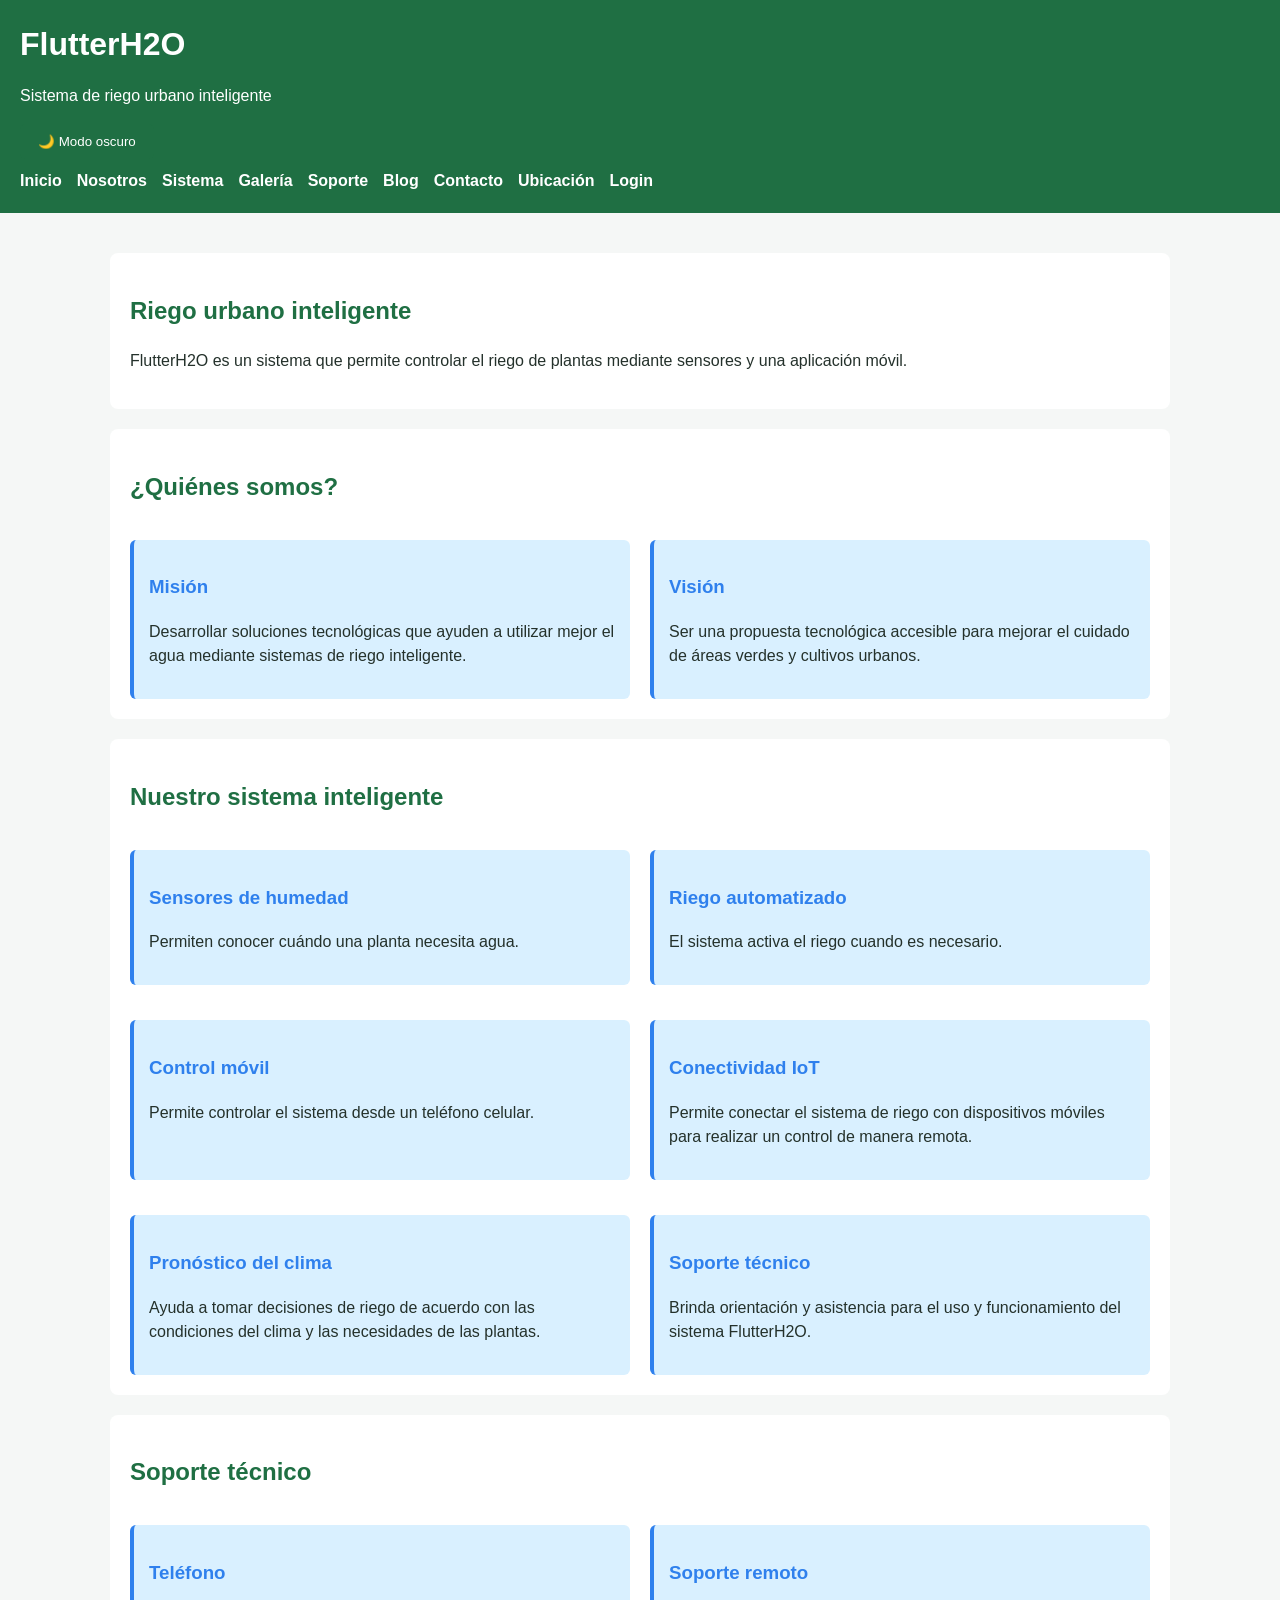
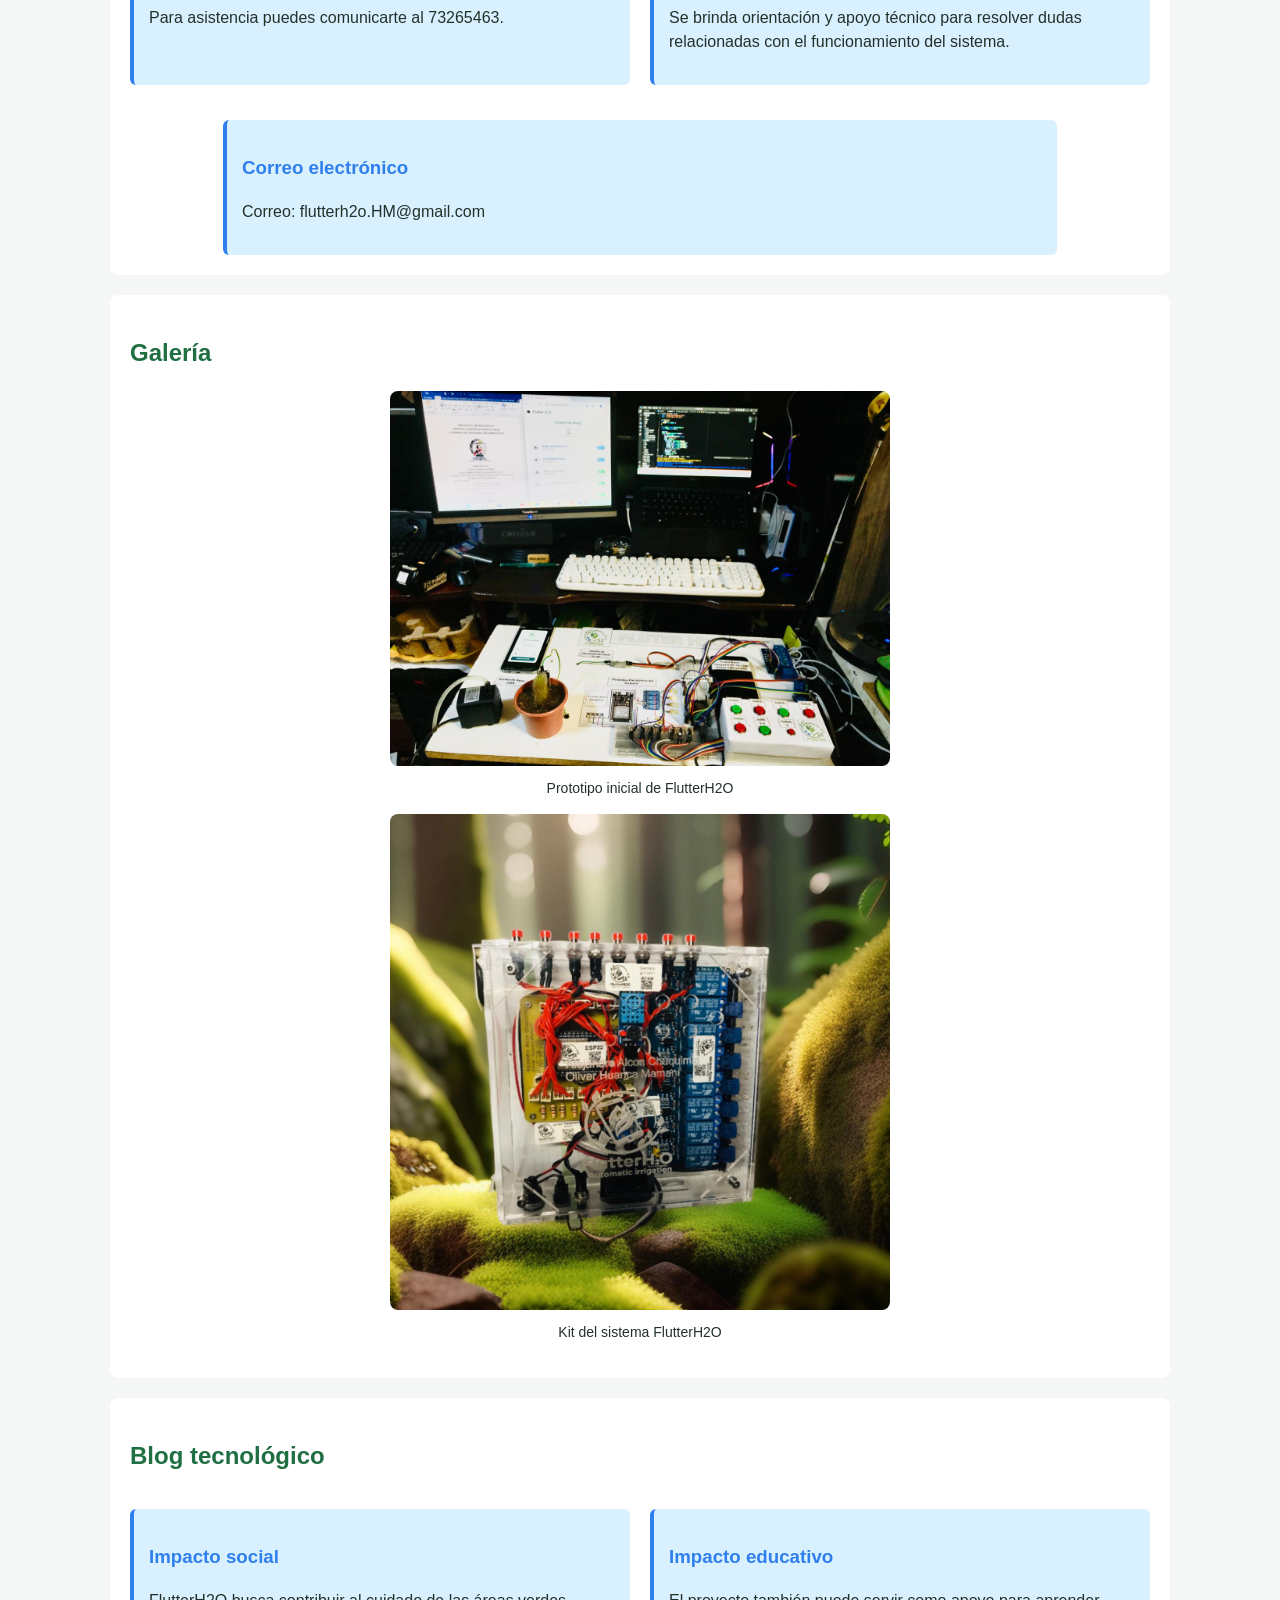
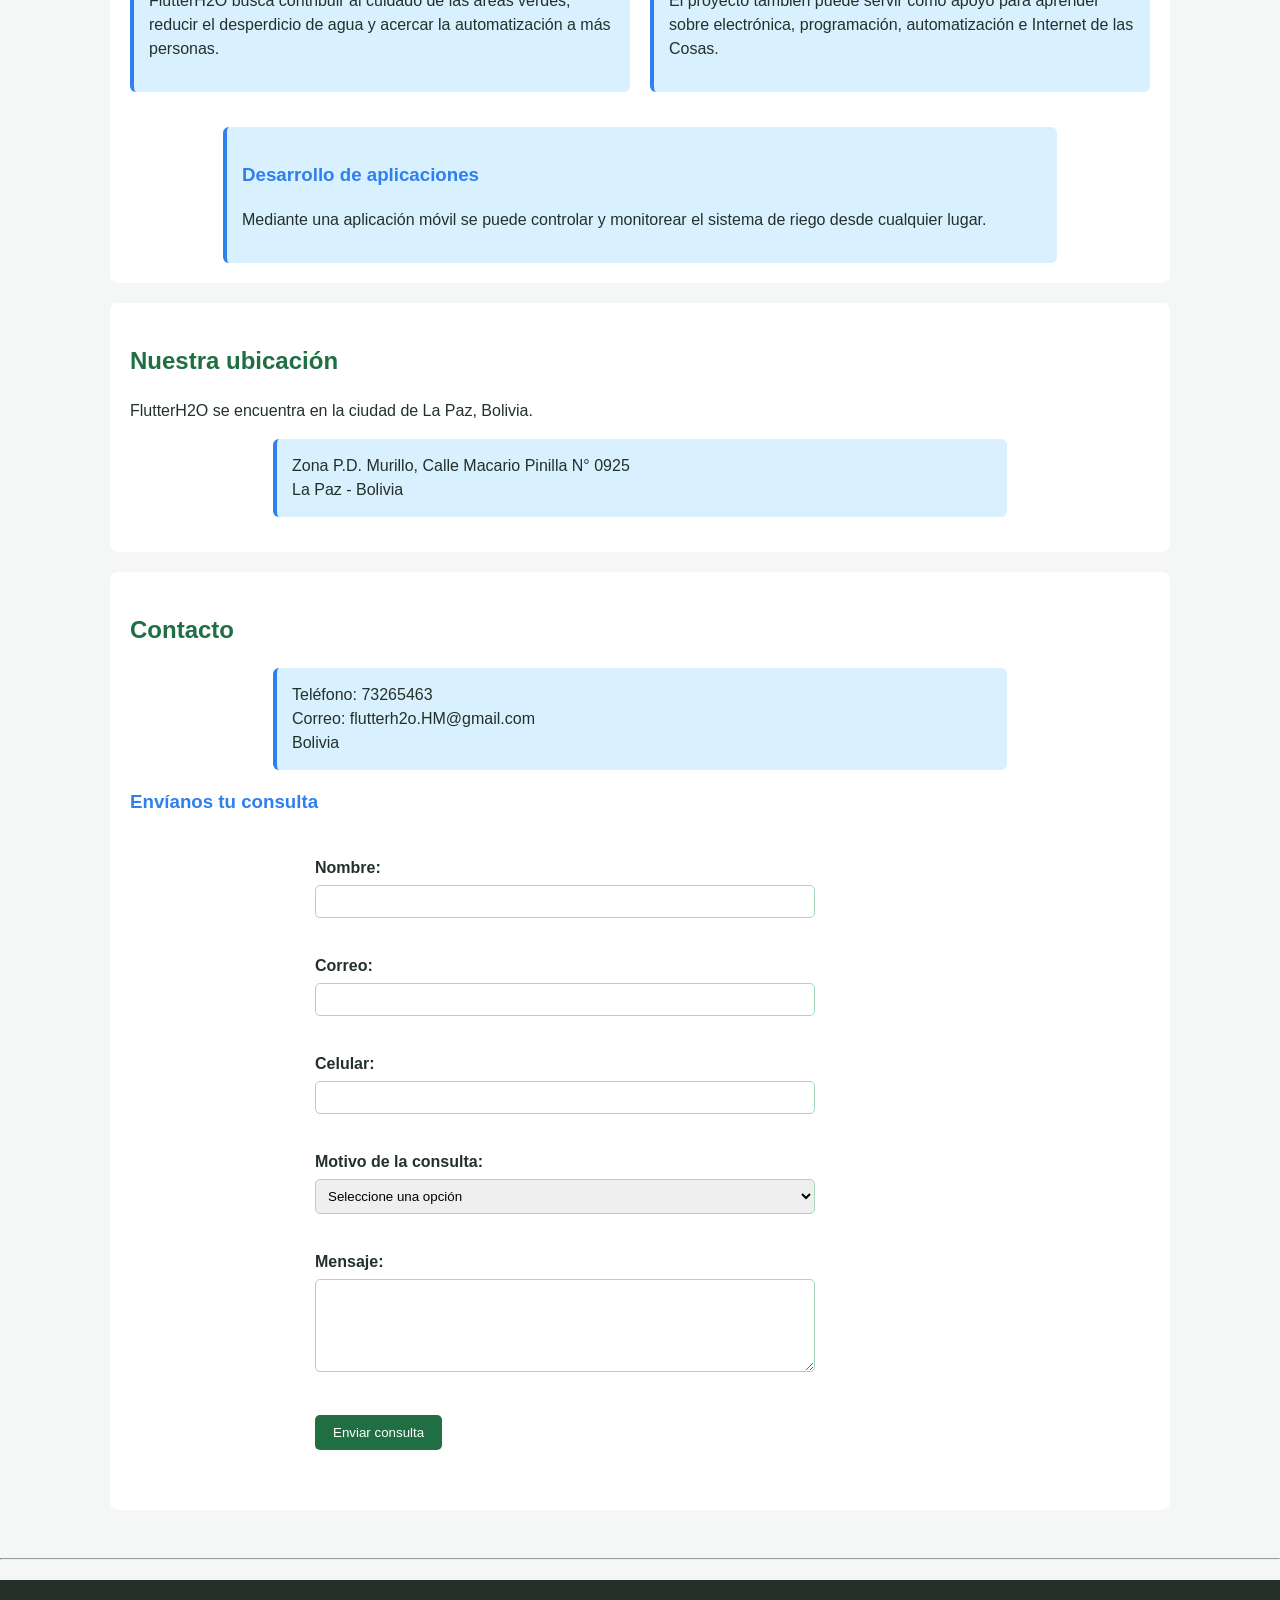
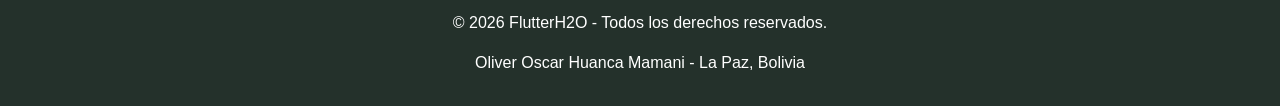
==== index.html @ 2505aec4 "commit prettier css 7y html" ====
<!doctype html>
<html lang="es">
  <head>
    <meta charset="UTF-8" />
    <meta name="viewport" content="width=device-width, initial-scale=1.0" />
    <title>FlutterH2O</title>
    <link rel="stylesheet" href="styles.css" />
  </head>

  <body>
    <header>
      <h1>FlutterH2O</h1>
      <p>Sistema de riego urbano inteligente</p>
      <button type="button" id="btn-tema">🌙 Modo oscuro</button>
      <nav>
        <ul>
          <li><a href="#inicio">Inicio</a></li>
          <li><a href="#nosotros">Nosotros</a></li>
          <li><a href="#sistema">Sistema</a></li>
          <li><a href="#galeria">Galería</a></li>
          <li><a href="#soporte">Soporte</a></li>
          <li><a href="#blog">Blog</a></li>
          <li><a href="#contacto">Contacto</a></li>
          <li><a href="#ubicacion">Ubicación</a></li>
          <li><a href="login.html">Login</a></li>
        </ul>
      </nav>
    </header>

    <main>
      <section id="inicio">
        <h2>Riego urbano inteligente</h2>

        <p>
          FlutterH2O es un sistema que permite controlar el riego de plantas
          mediante sensores y una aplicación móvil.
        </p>
      </section>

      <section id="nosotros">
        <h2>¿Quiénes somos?</h2>
        <div class="tarjetas">
          <article>
            <h3>Misión</h3>
            <p>
              Desarrollar soluciones tecnológicas que ayuden a utilizar mejor el
              agua mediante sistemas de riego inteligente.
            </p>
          </article>

          <article>
            <h3>Visión</h3>
            <p>
              Ser una propuesta tecnológica accesible para mejorar el cuidado de
              áreas verdes y cultivos urbanos.
            </p>
          </article>
        </div>
      </section>

      <section id="sistema">
        <h2>Nuestro sistema inteligente</h2>
        <div class="tarjetas">
          <article>
            <h3>Sensores de humedad</h3>
            <p>Permiten conocer cuándo una planta necesita agua.</p>
          </article>

          <article>
            <h3>Riego automatizado</h3>
            <p>El sistema activa el riego cuando es necesario.</p>
          </article>

          <article>
            <h3>Control móvil</h3>
            <p>Permite controlar el sistema desde un teléfono celular.</p>
          </article>

          <article>
            <h3>Conectividad IoT</h3>
            <p>
              Permite conectar el sistema de riego con dispositivos móviles para
              realizar un control de manera remota.
            </p>
          </article>

          <article>
            <h3>Pronóstico del clima</h3>
            <p>
              Ayuda a tomar decisiones de riego de acuerdo con las condiciones
              del clima y las necesidades de las plantas.
            </p>
          </article>

          <article>
            <h3>Soporte técnico</h3>
            <p>
              Brinda orientación y asistencia para el uso y funcionamiento del
              sistema FlutterH2O.
            </p>
          </article>
        </div>
      </section>

      <section id="soporte">
        <h2>Soporte técnico</h2>
        <div class="tarjetas">
          <article>
            <h3>Teléfono</h3>
            <p>Para asistencia puedes comunicarte al 73265463.</p>
          </article>

          <article>
            <h3>Soporte remoto</h3>
            <p>
              Se brinda orientación y apoyo técnico para resolver dudas
              relacionadas con el funcionamiento del sistema.
            </p>
          </article>

          <article>
            <h3>Correo electrónico</h3>
            <p>Correo: flutterh2o.HM@gmail.com</p>
          </article>
        </div>
      </section>

      <section id="galeria">
        <h2>Galería</h2>
        <figure>
          <img src="img/inicios.jpeg" alt="Prototipo inicial" width="500" />
          <figcaption>Prototipo inicial de FlutterH2O</figcaption>
        </figure>

        <figure>
          <img src="img/kit.jpeg" alt="Kit FlutterH2O" width="500" />
          <figcaption>Kit del sistema FlutterH2O</figcaption>
        </figure>
      </section>

      <section id="blog">
        <h2>Blog tecnológico</h2>
        <div class="tarjetas">
          <article>
            <h3>Impacto social</h3>
            <p>
              FlutterH2O busca contribuir al cuidado de las áreas verdes,
              reducir el desperdicio de agua y acercar la automatización a más
              personas.
            </p>
          </article>

          <article>
            <h3>Impacto educativo</h3>
            <p>
              El proyecto también puede servir como apoyo para aprender sobre
              electrónica, programación, automatización e Internet de las Cosas.
            </p>
          </article>

          <article>
            <h3>Desarrollo de aplicaciones</h3>
            <p>
              Mediante una aplicación móvil se puede controlar y monitorear el
              sistema de riego desde cualquier lugar.
            </p>
          </article>
        </div>
      </section>

      <section id="ubicacion">
        <h2>Nuestra ubicación</h2>

        <p>FlutterH2O se encuentra en la ciudad de La Paz, Bolivia.</p>

        <address>
          Zona P.D. Murillo, Calle Macario Pinilla N° 0925<br />
          La Paz - Bolivia
        </address>
      </section>

      <section id="contacto">
        <h2>Contacto</h2>

        <address>
          Teléfono: 73265463<br />
          Correo: flutterh2o.HM@gmail.com<br />
          Bolivia
        </address>
        <h3>Envíanos tu consulta</h3>

        <form>
          <label for="nombre">Nombre:</label><br />
          <input type="text" id="nombre" name="nombre" required /><br /><br />

          <label for="correo">Correo:</label><br />
          <input type="email" id="correo" name="correo" required /><br /><br />

          <label for="celular">Celular:</label><br />
          <input type="Tel" id="celular" name="celular" /><br /><br />

          <label for="asunto">Motivo de la consulta:</label><br />
          <select id="asunto" name="asunto" required>
            <option value="">Seleccione una opción</option>
            <option value="informacion">Solicitar información</option>
            <option value="riego">Consulta sobre el sistema de riego</option>
            <option value="instalacion">Consulta sobre instalación</option>
            <option value="soporte">Soporte técnico</option>
            <option value="otro">Otra consulta</option></select
          ><br /><br />

          <label for="mensaje">Mensaje:</label><br />
          <textarea
            id="mensaje"
            name="mensaje"
            rows="5"
            cols="40"
            required
          ></textarea
          ><br /><br />

          <button type="submit">Enviar consulta</button>
        </form>
      </section>
    </main>

    <hr />

    <footer>
      <p>© 2026 FlutterH2O - Todos los derechos reservados.</p>
      <p>Oliver Oscar Huanca Mamani - La Paz, Bolivia</p>
    </footer>

    <script src="script.js"></script>
  </body>
</html>
---- styles.css ----
body {
  font-family: Arial, Helvetica, sans-serif;
  background-color: #f5f7f6;
  color: #24312b;
  line-height: 1.5;
  margin: 0;
}

header {
  background-color: #1f6f43;
  color: #ffffff;
  padding: 20px;
}

nav ul {
  list-style: none;
  padding: 0;
  margin: 10px 0 0 0;
  display: flex;
  gap: 15px;
  align-items: center;
  flex-wrap: wrap;
}

nav a {
  color: #ffffff;
  text-decoration: none;
  font-weight: bold;
}

section {
  background-color: #ffffff;
  margin: 20px;
  padding: 20px;
  border-radius: 8px;
}

h1 {
  margin: 0;
  font-size: 32px;
}

h2 {
  color: #1f6f43;
}

h3 {
  color: #2f80ed;
}

article {
  background-color: #d9f0ff;
  padding: 15px;
  margin-top: 15px;
  border-left: 4px solid #2f80ed;
  border-radius: 6px;
  max-width: 800px;
  margin-left: auto;
  margin-right: auto;
}

figure {
  margin: 15px 0;
  text-align: center;
}

figure img {
  max-width: 100%;
  height: auto;
  border-radius: 8px;
}

figcaption {
  margin-top: 5px;
  color: #24312b;
  font-size: 14px;
}

form {
  max-width: 650px;
  margin: 20px auto;
  padding: 20px;
}

label {
  font-weight: bold;
  color: #24312b;
}

input,
select,
textarea {
  width: 100%;
  max-width: 500px;
  padding: 8px;
  margin-top: 5px;
  border: 1px solid #a7d7b8;
  border-radius: 5px;
  box-sizing: border-box;
  margin-bottom: 12px;
}

button {
  background-color: #1f6f43;
  color: #ffffff;
  padding: 10px 18px;
  border: none;
  border-radius: 5px;
}

footer {
  background-color: #24312b;
  color: #ffffff;
  text-align: center;
  padding: 15px;
  margin-top: 20px;
}

nav a:hover {
  color: #d9f0ff;
  text-decoration: underline;
}
/* login.html */
.login {
  background-color: #2f80ed;
  color: #ffffff;
  padding: 8px 14px;
  border-radius: 5px;
}

.login:hover {
  background-color: #1f6f43;
  color: #ffffff;
  text-decoration: none;
}

.volver {
  color: #2f80ed;
  text-decoration: none;
  font-weight: bold;
}

.volver:hover {
  color: #1f6f43;
  text-decoration: underline;
}

button:hover {
  background-color: #2f80ed;
  cursor: pointer;
}

address {
  background-color: #d9f0ff;
  padding: 15px;
  border-left: 4px solid #2f80ed;
  border-radius: 6px;
  font-style: normal;
  max-width: 700px;
  margin: 15px auto;
}

main {
  max-width: 1100px;
  margin: auto;
  padding: 20px;
}

.tarjetas {
  display: flex;
  flex-wrap: wrap;
  gap: 20px;
}

.tarjetas article {
  flex: 1 1 40%;
}

@media (max-width: 600px) {
  nav {
    width: 100%;
  }

  nav ul {
    flex-direction: column;
    align-items: flex-start;
    gap: 8px;
    width: 100%;
  }

  main {
    padding: 12px;
  }

  section {
    margin: 10px 0;
    padding: 16px;
  }

  .tarjetas {
    flex-direction: column;
  }

  h1 {
    font-size: 24px;
  }

  input,
  select,
  textarea {
    max-width: 100%;
  }
}

.oscuro {
  background-color: #0f172a;
  color: #e5e7eb;
}

.oscuro section {
  background-color: #1e293b;
  color: #e5e7eb;
}

.oscuro article {
  background-color: #243447;
  color: #f8fafc;
  border-left-color: #38bdf8;
}

.oscuro address {
  background-color: #243447;
  color: #f8fafc;
  border-left-color: #38bdf8;
}

.oscuro h2 {
  color: #86efac;
}

.oscuro h3 {
  color: #7dd3fc;
}

.oscuro footer {
  background-color: #020617;
  color: #f8fafc;
}

.oscuro label {
  color: #f8fafc;
}

.oscuro input,
.oscuro select,
.oscuro textarea {
  color: #24312b;
  background-color: #ffffff;
}
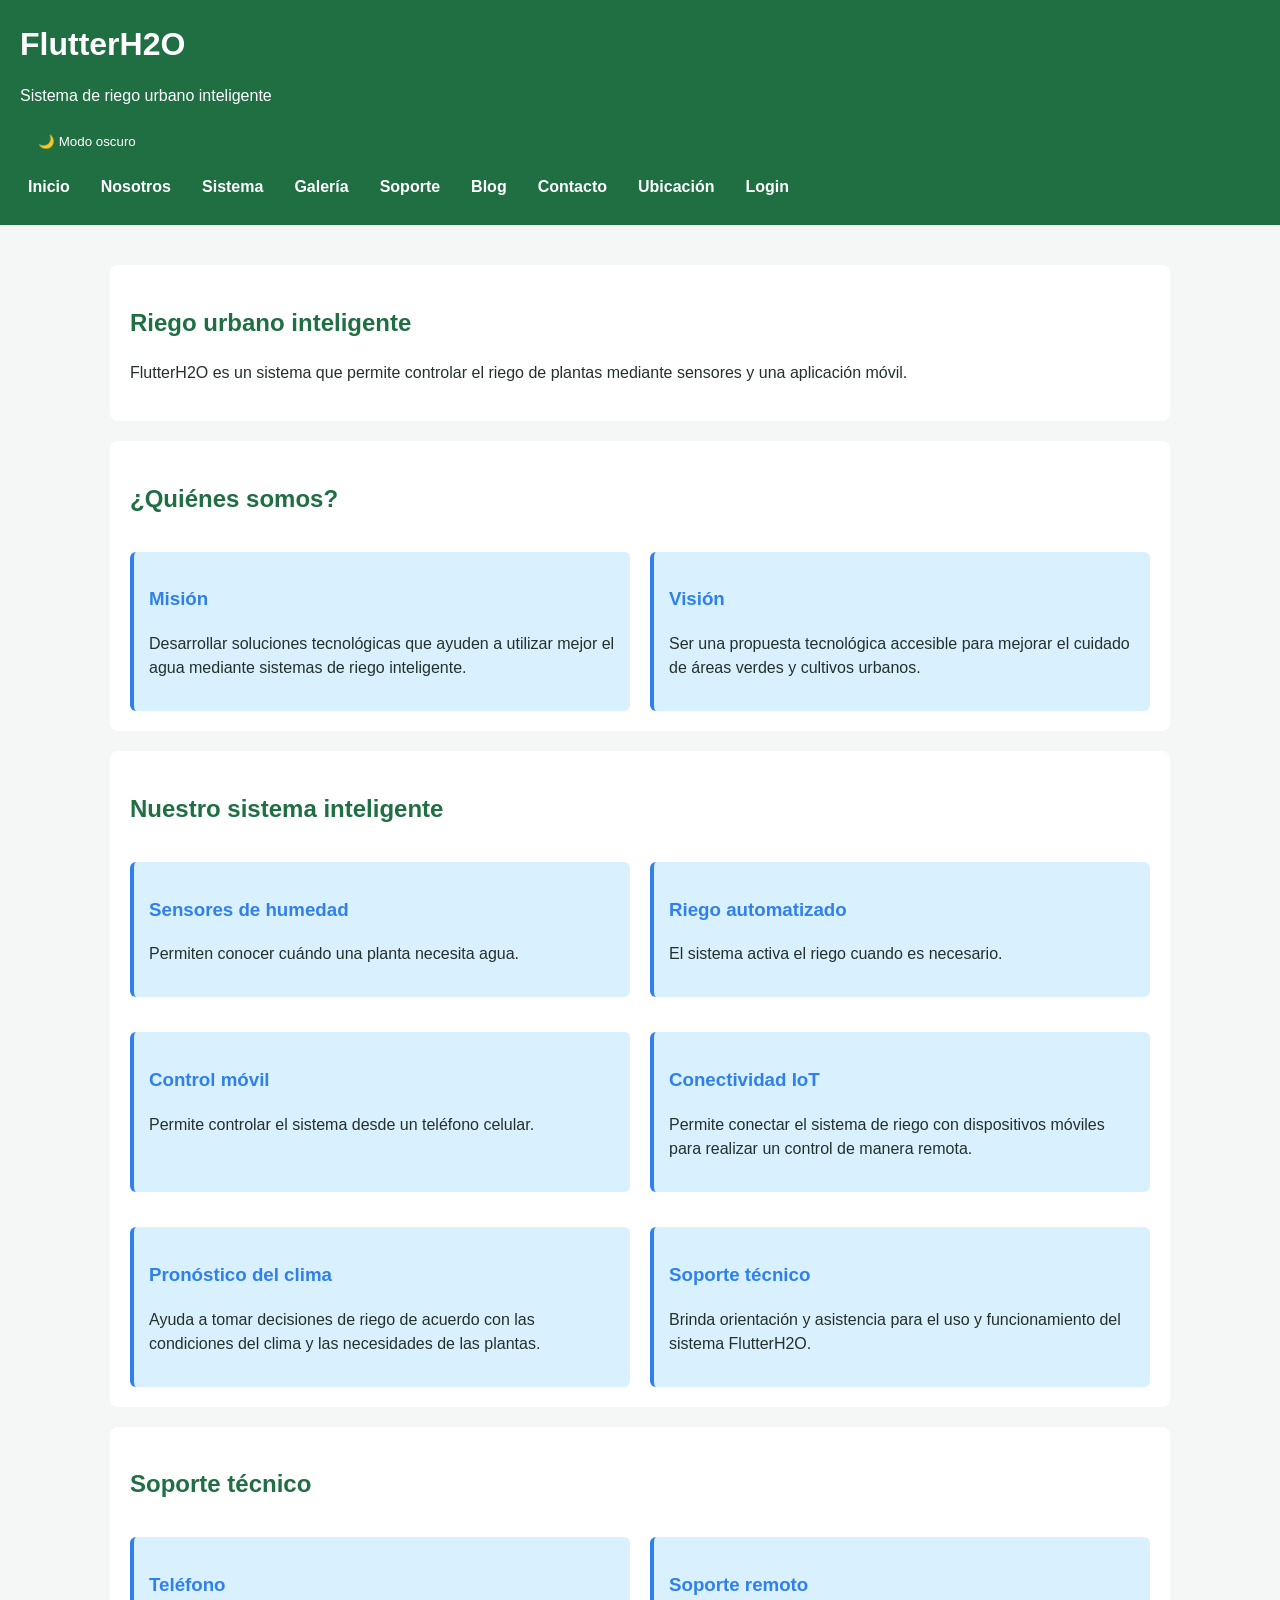
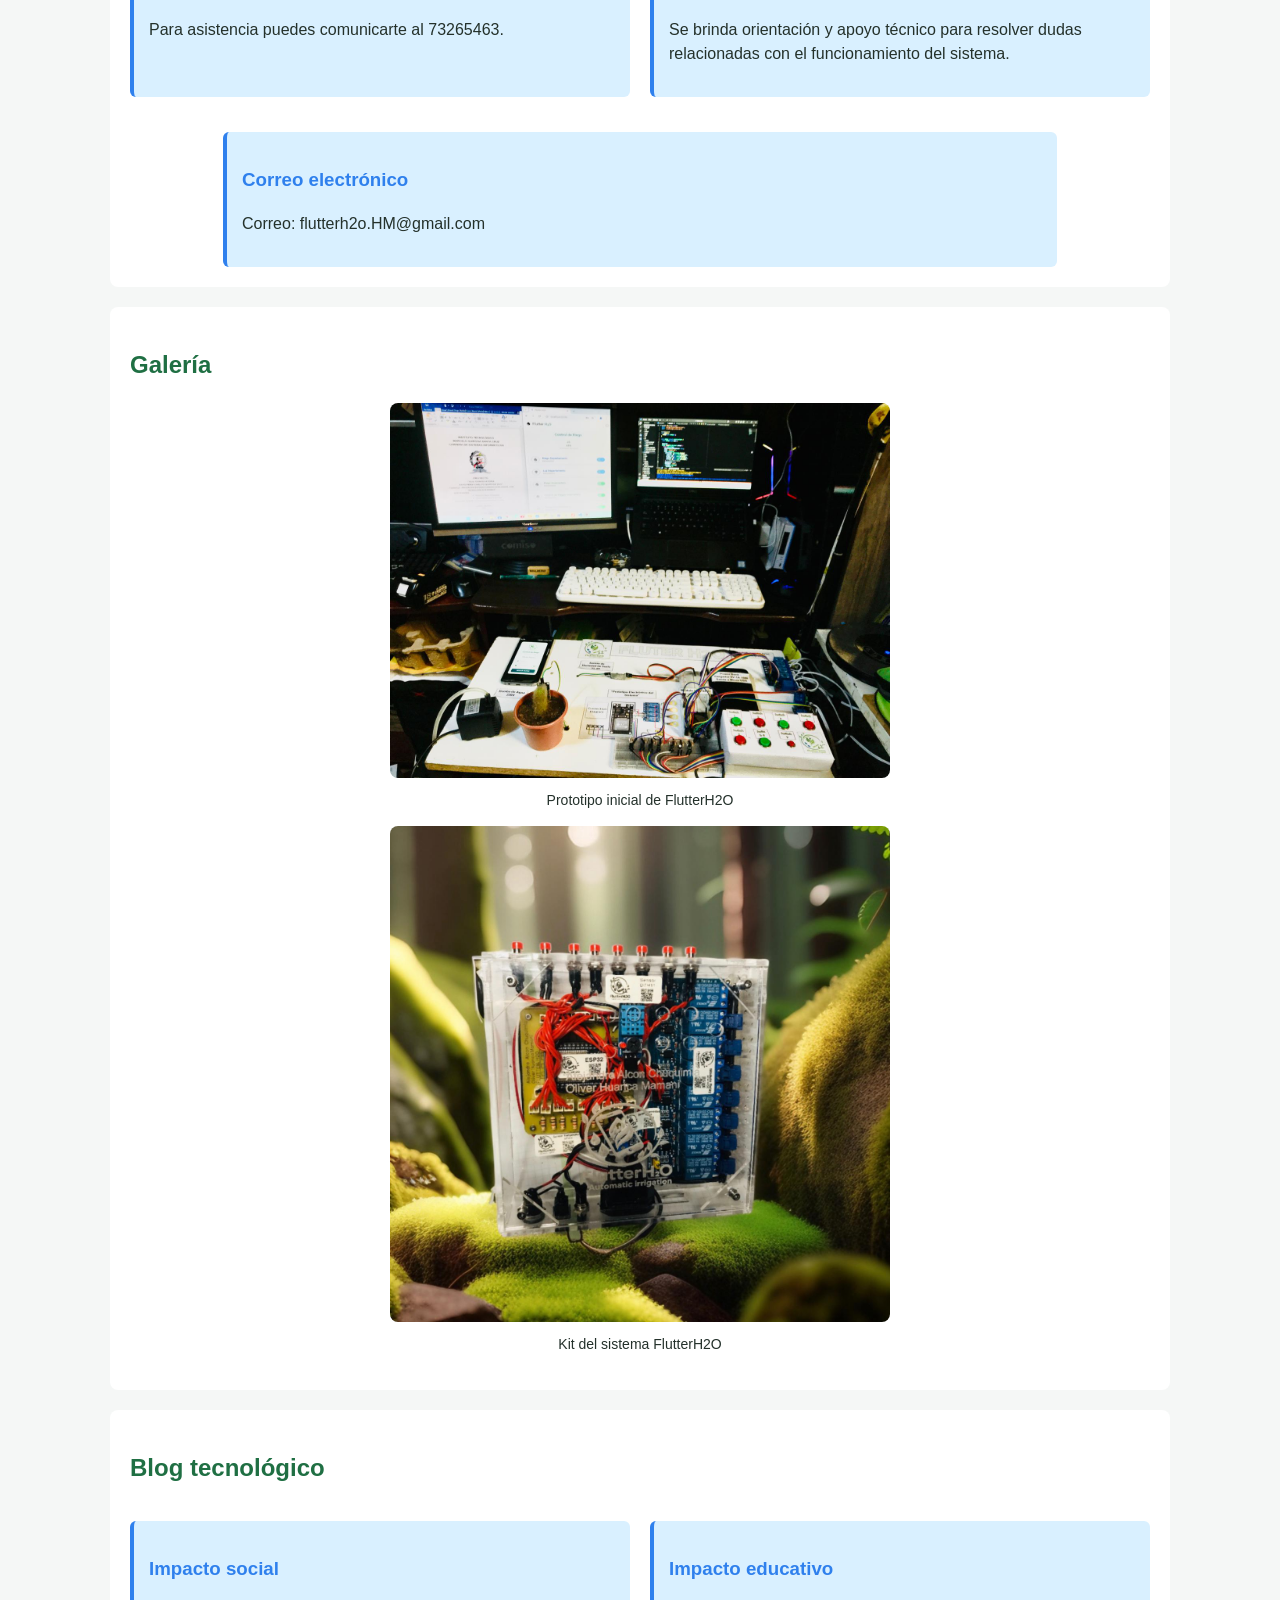
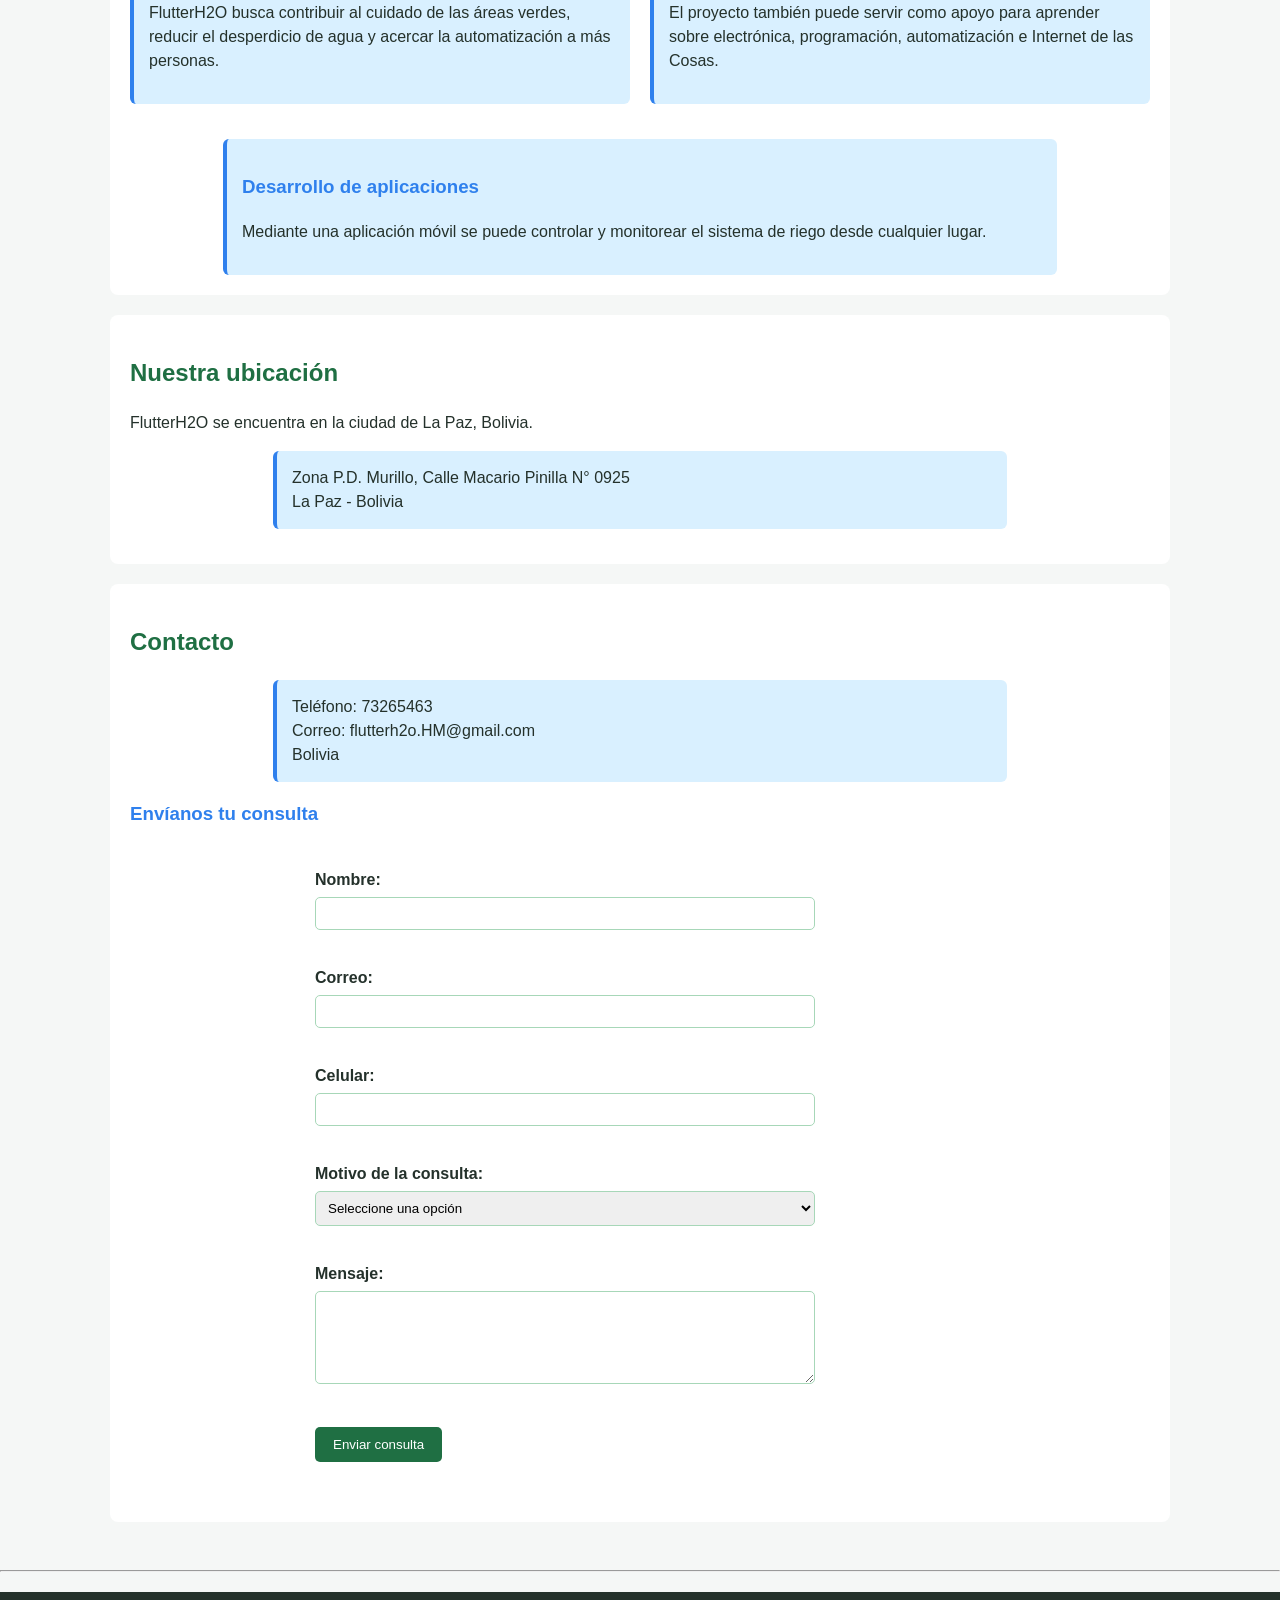
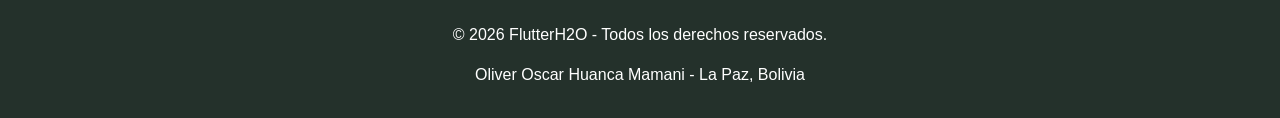
==== commit dc380b35: "hamburguesa css y html commit" ====
--- a/index.html
+++ b/index.html
@@ -13,6 +13,7 @@
       <p>Sistema de riego urbano inteligente</p>
       <button type="button" id="btn-tema">🌙 Modo oscuro</button>
       <nav>
+        <button type="button" id="btn-menu" class="hamburguesa">☰ Menú</button>
         <ul>
           <li><a href="#inicio">Inicio</a></li>
           <li><a href="#nosotros">Nosotros</a></li>
--- a/styles.css
+++ b/styles.css
@@ -1,5 +1,6 @@
 body {
   font-family: Arial, Helvetica, sans-serif;
+  font-size: 16px;
   background-color: #f5f7f6;
   color: #24312b;
   line-height: 1.5;
@@ -23,9 +24,11 @@
 }
 
 nav a {
+  display: inline-block;
   color: #ffffff;
   text-decoration: none;
   font-weight: bold;
+  padding: 6px 8px;
 }
 
 section {
@@ -175,6 +178,55 @@
 .tarjetas article {
   flex: 1 1 40%;
 }
+.oscuro {
+  background-color: #0f172a;
+  color: #e5e7eb;
+}
+
+.oscuro section {
+  background-color: #1e293b;
+  color: #e5e7eb;
+}
+
+.oscuro article {
+  background-color: #243447;
+  color: #f8fafc;
+  border-left-color: #38bdf8;
+}
+
+.oscuro address {
+  background-color: #243447;
+  color: #f8fafc;
+  border-left-color: #38bdf8;
+}
+
+.oscuro h2 {
+  color: #86efac;
+}
+
+.oscuro h3 {
+  color: #7dd3fc;
+}
+
+.oscuro footer {
+  background-color: #020617;
+  color: #f8fafc;
+}
+
+.oscuro label {
+  color: #f8fafc;
+}
+
+.oscuro input,
+.oscuro select,
+.oscuro textarea {
+  color: #24312b;
+  background-color: #ffffff;
+}
+
+.hamburguesa {
+  display: none;
+}
 
 @media (max-width: 600px) {
   nav {
@@ -210,50 +262,7 @@
   textarea {
     max-width: 100%;
   }
-}
-
-.oscuro {
-  background-color: #0f172a;
-  color: #e5e7eb;
-}
-
-.oscuro section {
-  background-color: #1e293b;
-  color: #e5e7eb;
-}
-
-.oscuro article {
-  background-color: #243447;
-  color: #f8fafc;
-  border-left-color: #38bdf8;
-}
-
-.oscuro address {
-  background-color: #243447;
-  color: #f8fafc;
-  border-left-color: #38bdf8;
-}
-
-.oscuro h2 {
-  color: #86efac;
-}
-
-.oscuro h3 {
-  color: #7dd3fc;
-}
-
-.oscuro footer {
-  background-color: #020617;
-  color: #f8fafc;
-}
-
-.oscuro label {
-  color: #f8fafc;
-}
-
-.oscuro input,
-.oscuro select,
-.oscuro textarea {
-  color: #24312b;
-  background-color: #ffffff;
-}
+  .hamburguesa {
+    display: block;
+  }
+}
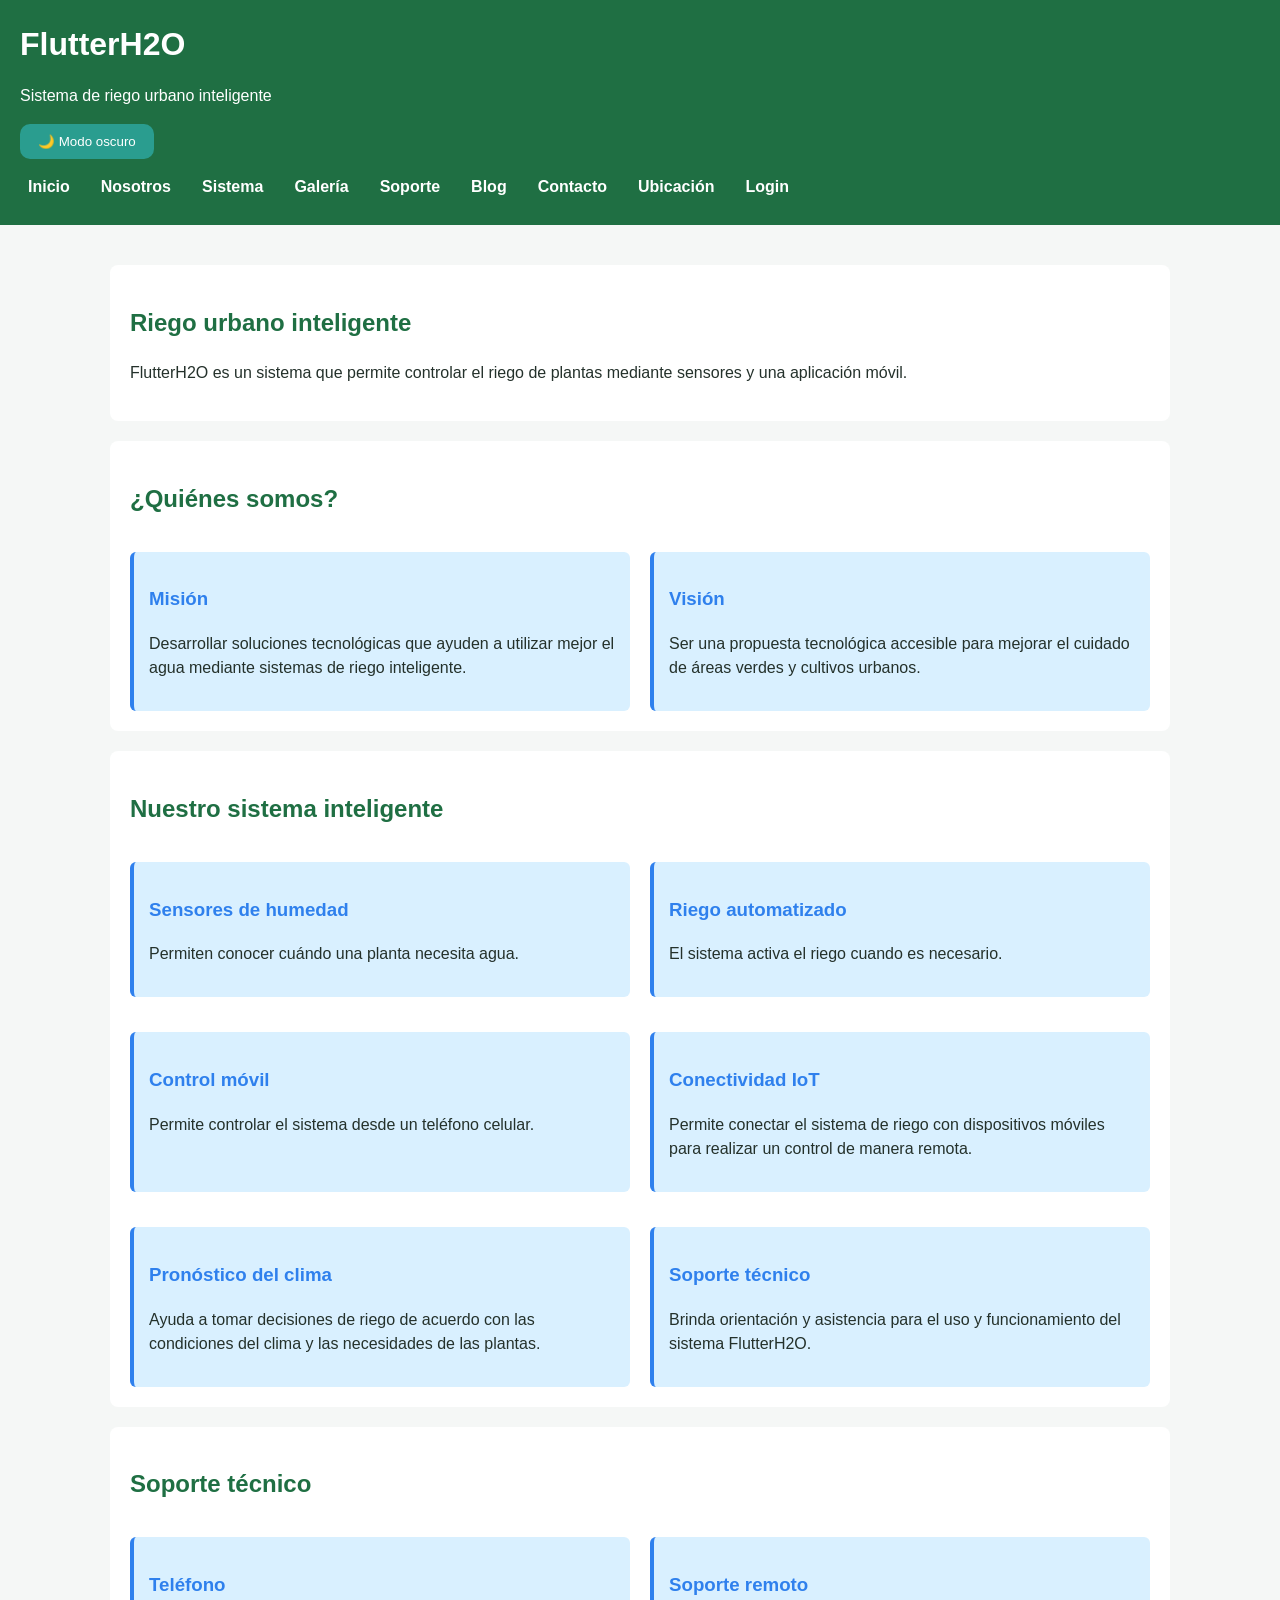
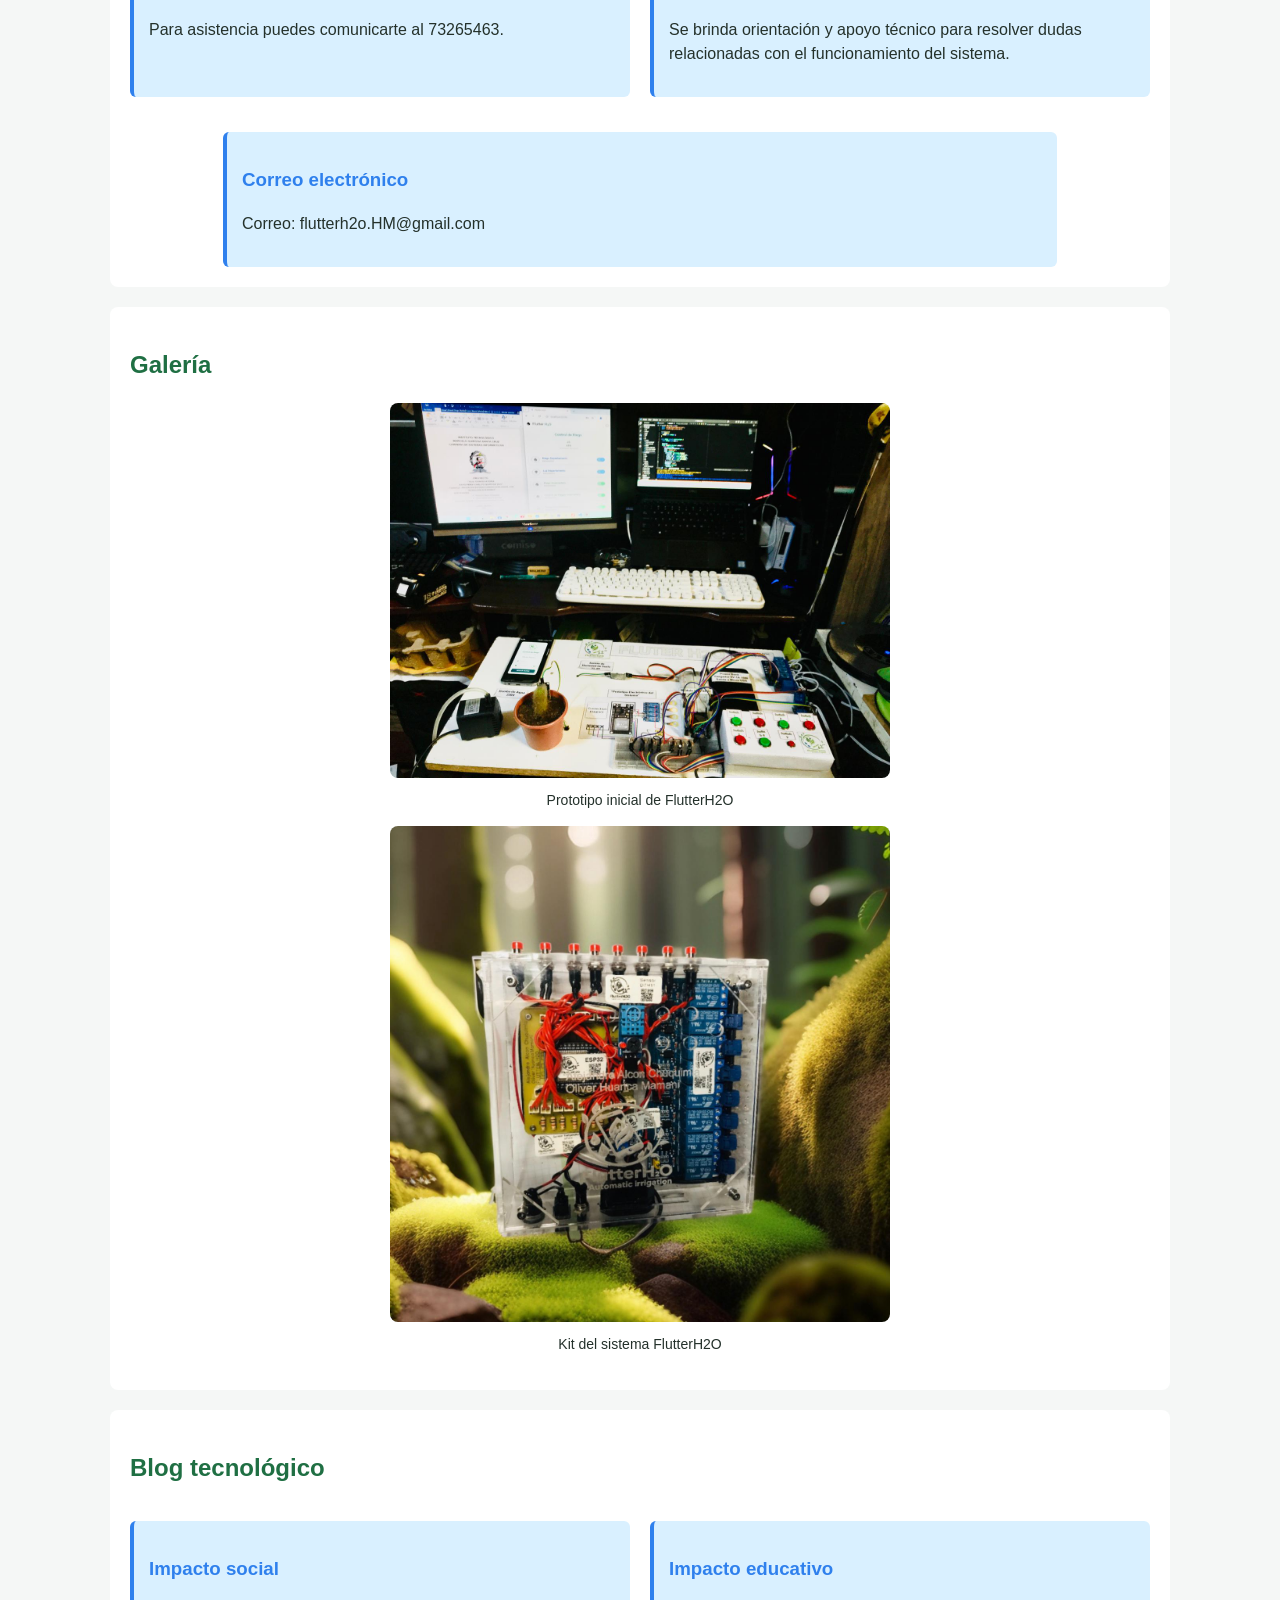
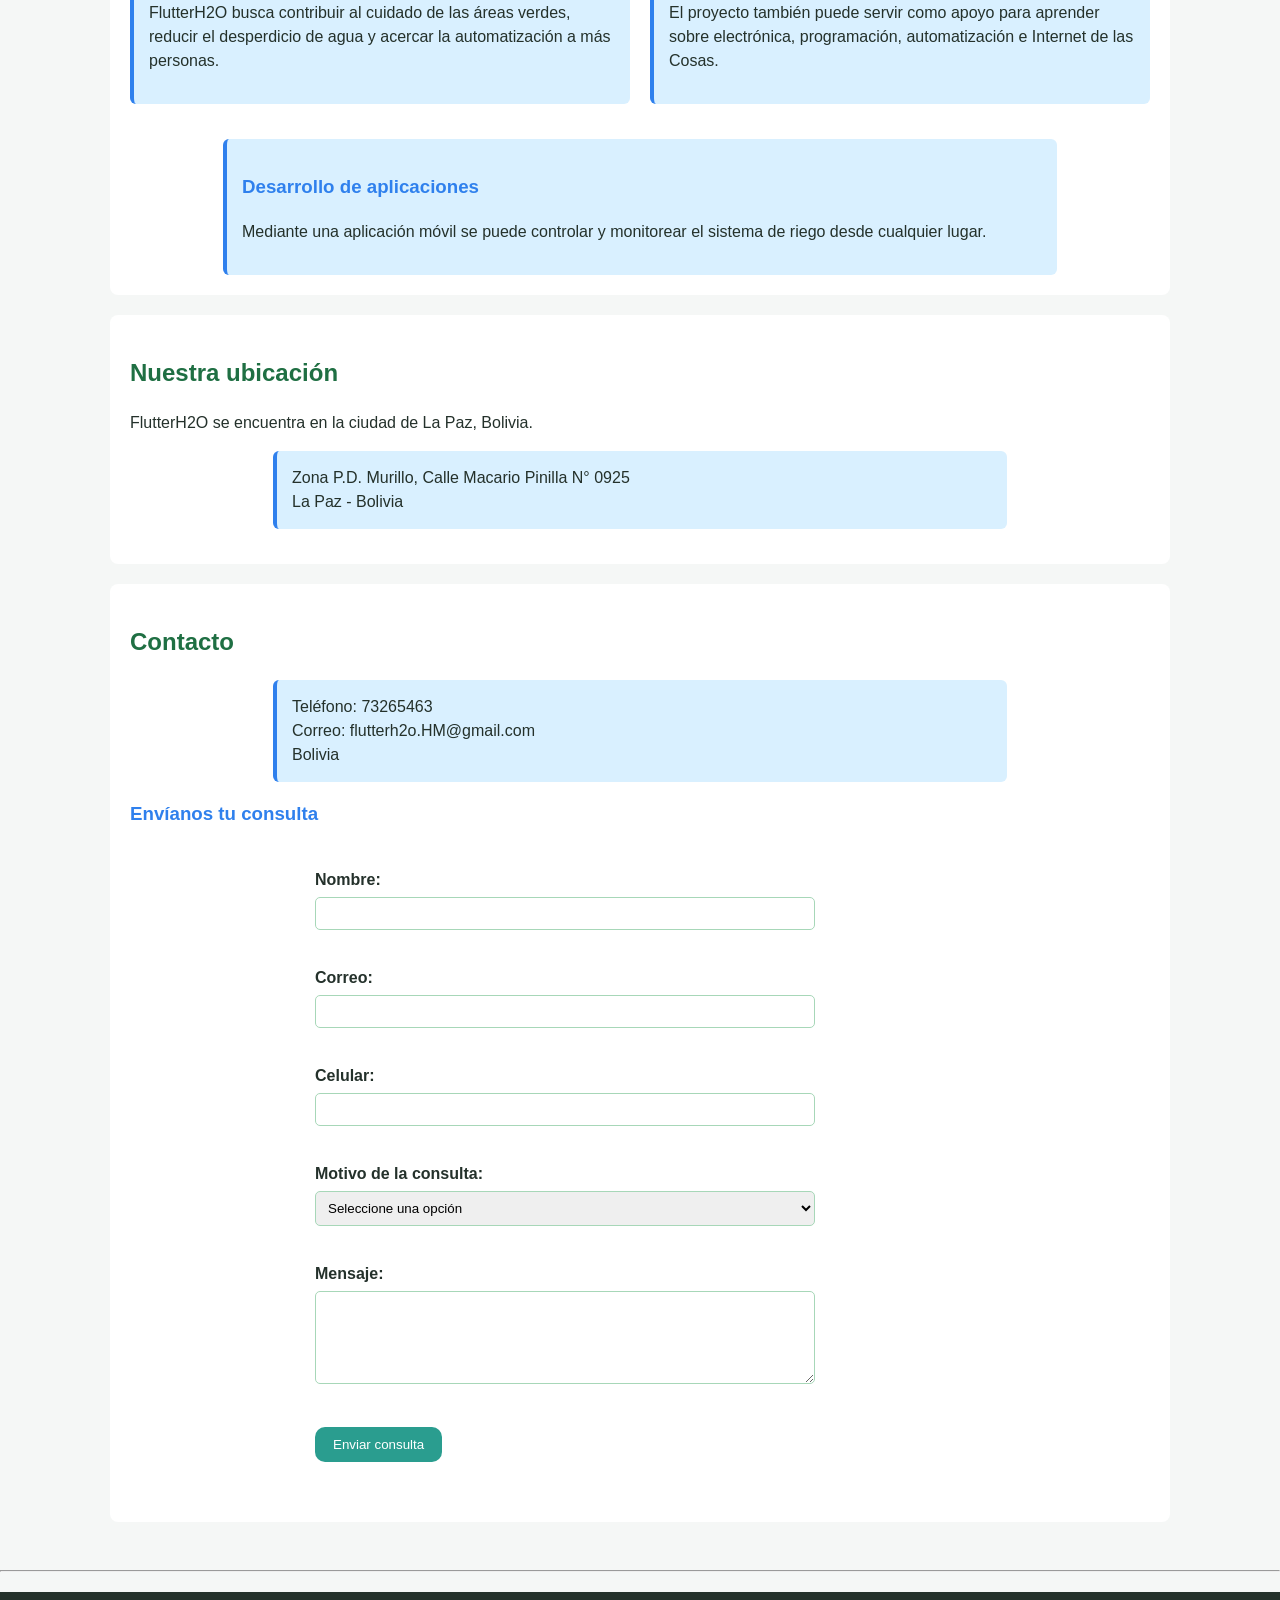
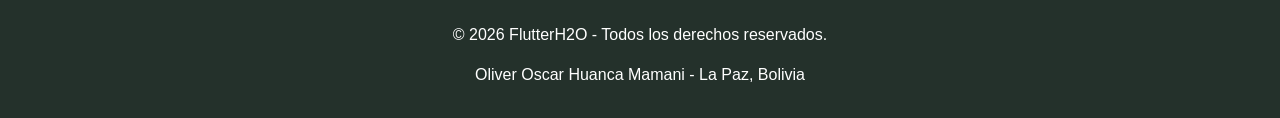
==== commit 11a029de: "Update index.html" ====
--- a/index.html
+++ b/index.html
@@ -198,7 +198,7 @@
           <input type="email" id="correo" name="correo" required /><br /><br />
 
           <label for="celular">Celular:</label><br />
-          <input type="Tel" id="celular" name="celular" /><br /><br />
+          <input type="tel" id="celular" name="celular" /><br /><br />
 
           <label for="asunto">Motivo de la consulta:</label><br />
           <select id="asunto" name="asunto" required>
--- a/styles.css
+++ b/styles.css
@@ -104,11 +104,11 @@
 }
 
 button {
-  background-color: #1f6f43;
+  background-color: #2a9d8f;
   color: #ffffff;
   padding: 10px 18px;
   border: none;
-  border-radius: 5px;
+  border-radius: 10px;
 }
 
 footer {
@@ -149,7 +149,7 @@
 }
 
 button:hover {
-  background-color: #2f80ed;
+  background-color: #21867a;
   cursor: pointer;
 }
 
@@ -226,6 +226,7 @@
 
 .hamburguesa {
   display: none;
+  margin: 10px auto;
 }
 
 @media (max-width: 600px) {
@@ -234,6 +235,7 @@
   }
 
   nav ul {
+    display: none;
     flex-direction: column;
     align-items: flex-start;
     gap: 8px;
@@ -265,4 +267,7 @@
   .hamburguesa {
     display: block;
   }
-}
+  nav ul.menu-abierto {
+    display: flex;
+  }
+}
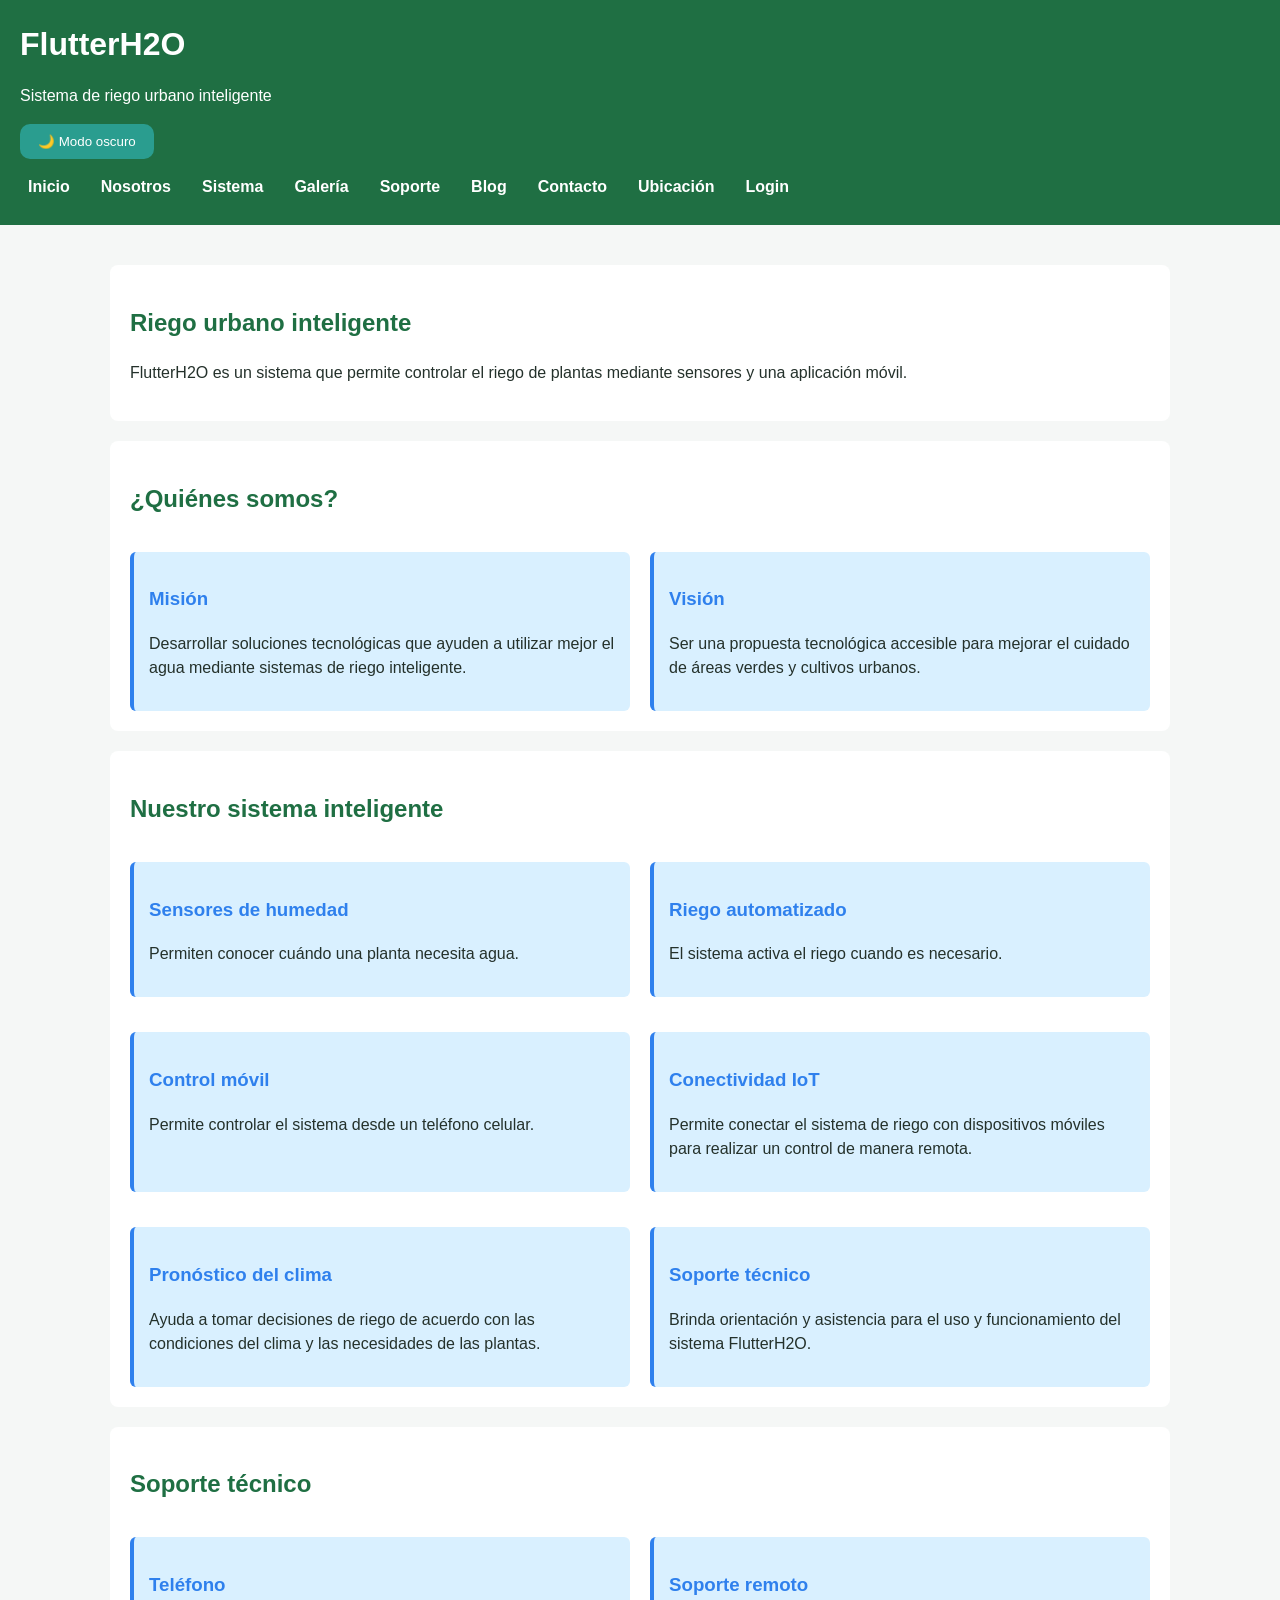
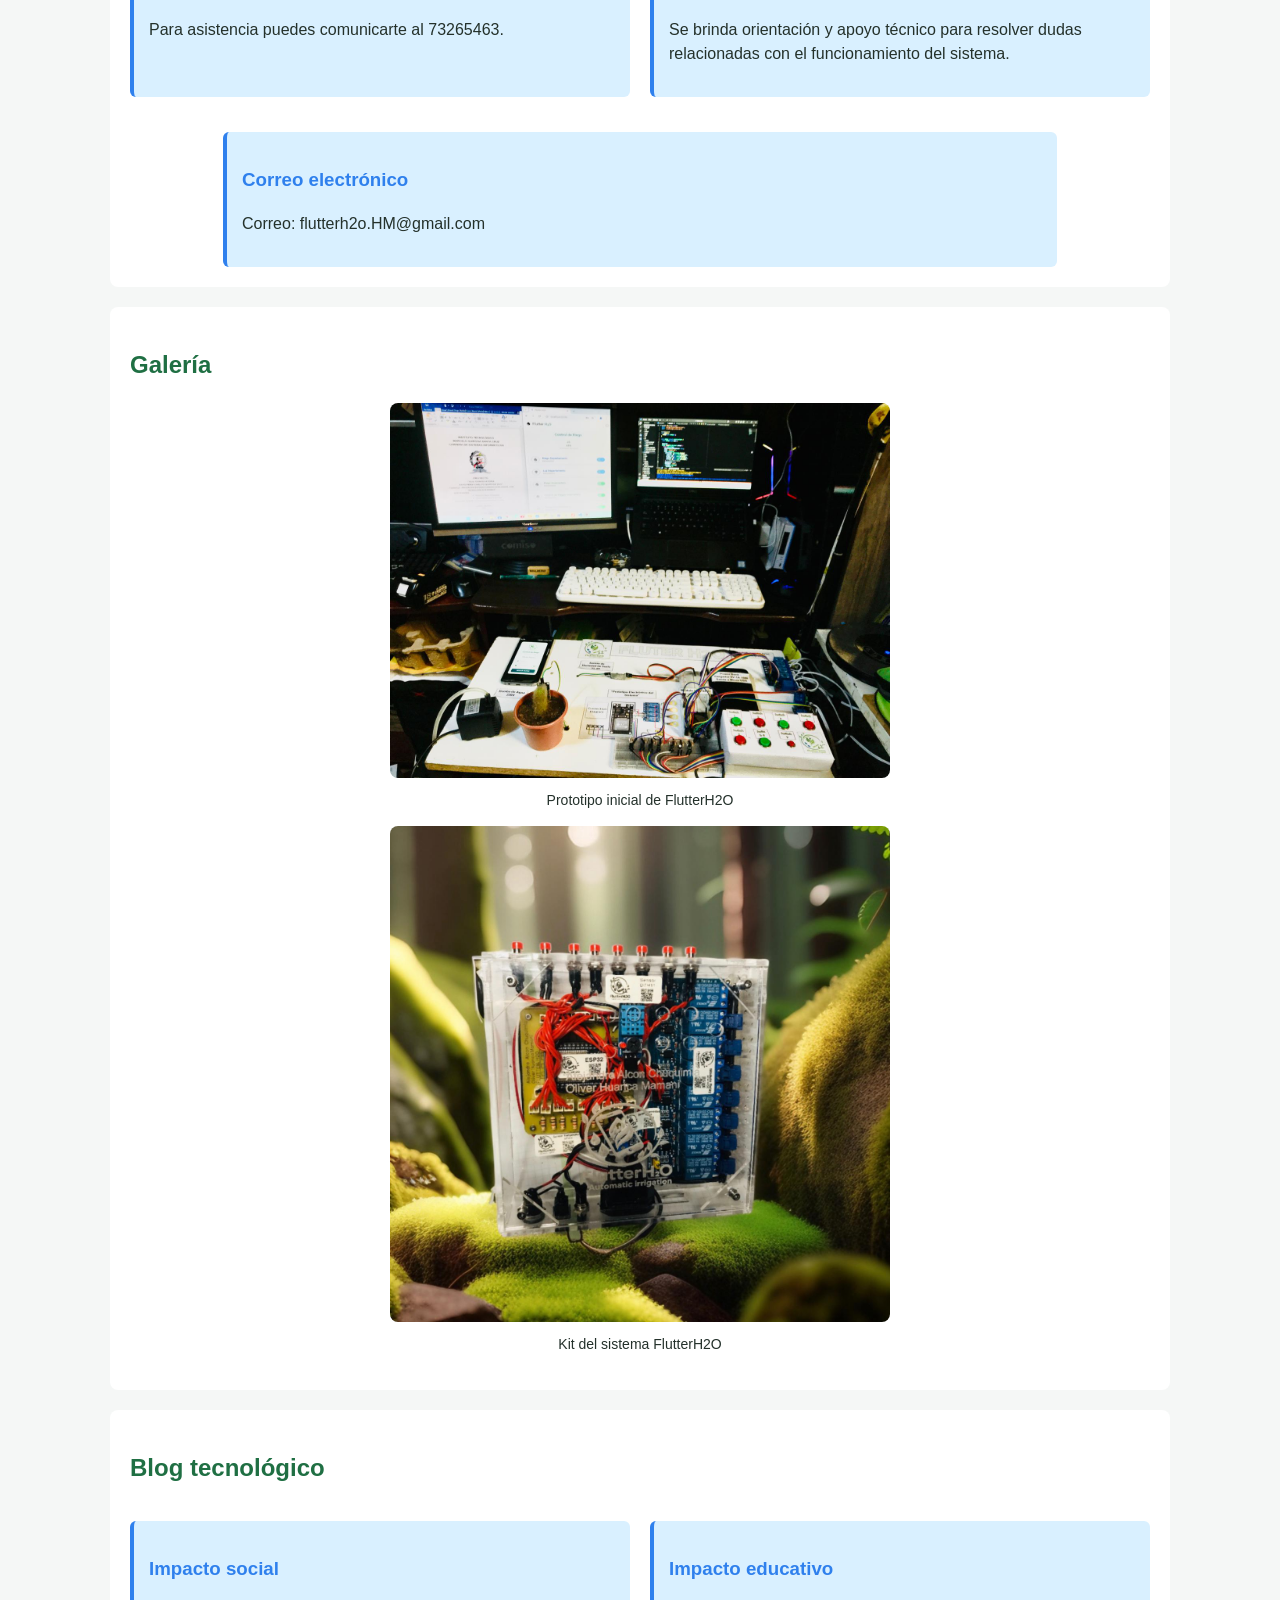
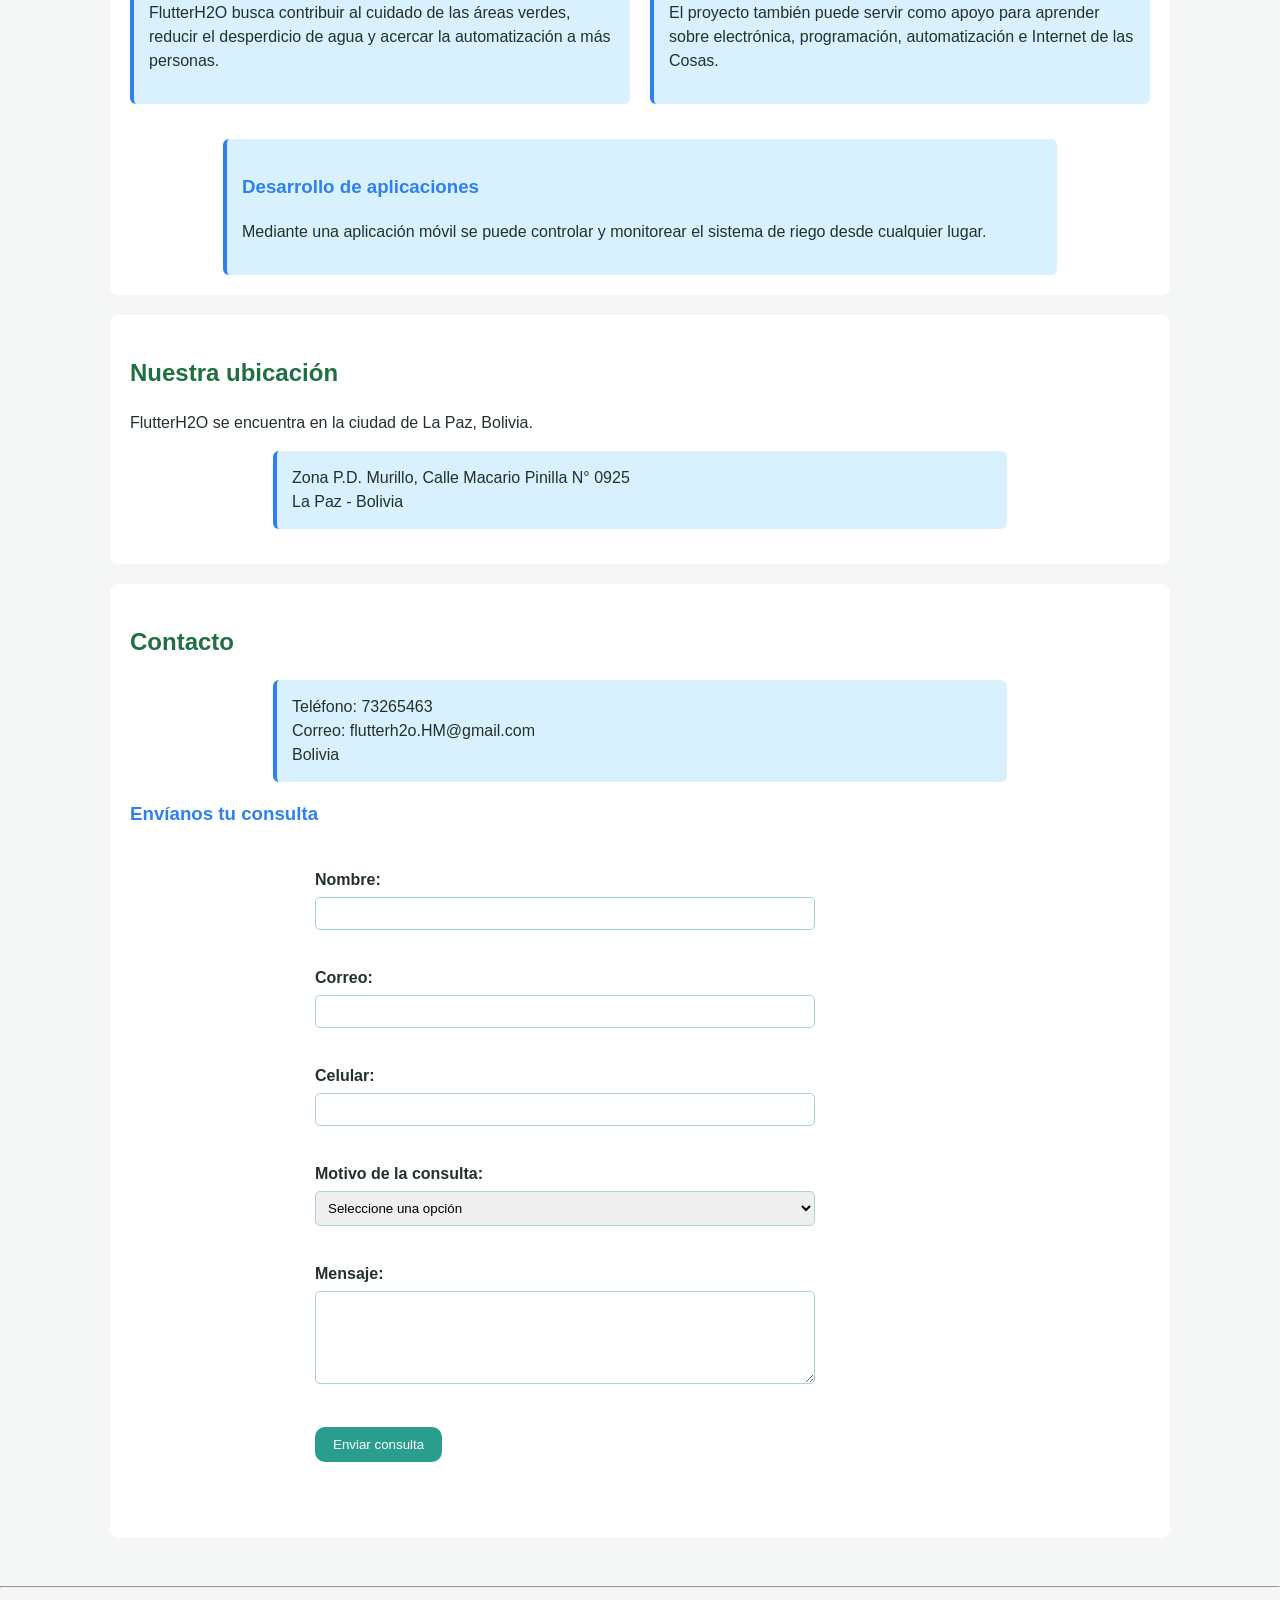
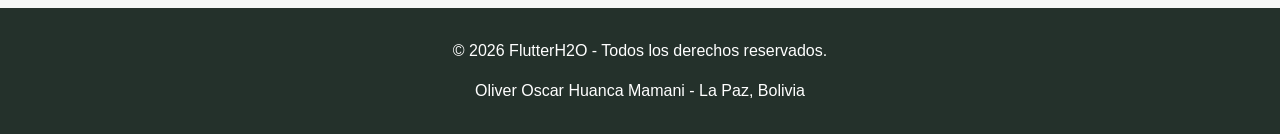
==== commit 78bb5810: "Formulario contacto commit" ====
--- a/index.html
+++ b/index.html
@@ -190,7 +190,7 @@
         </address>
         <h3>Envíanos tu consulta</h3>
 
-        <form>
+        <form id="form-contacto" novalidate>
           <label for="nombre">Nombre:</label><br />
           <input type="text" id="nombre" name="nombre" required /><br /><br />
 
@@ -221,6 +221,7 @@
           ><br /><br />
 
           <button type="submit">Enviar consulta</button>
+          <p id="aviso-contacto" class="aviso"></p>
         </form>
       </section>
     </main>
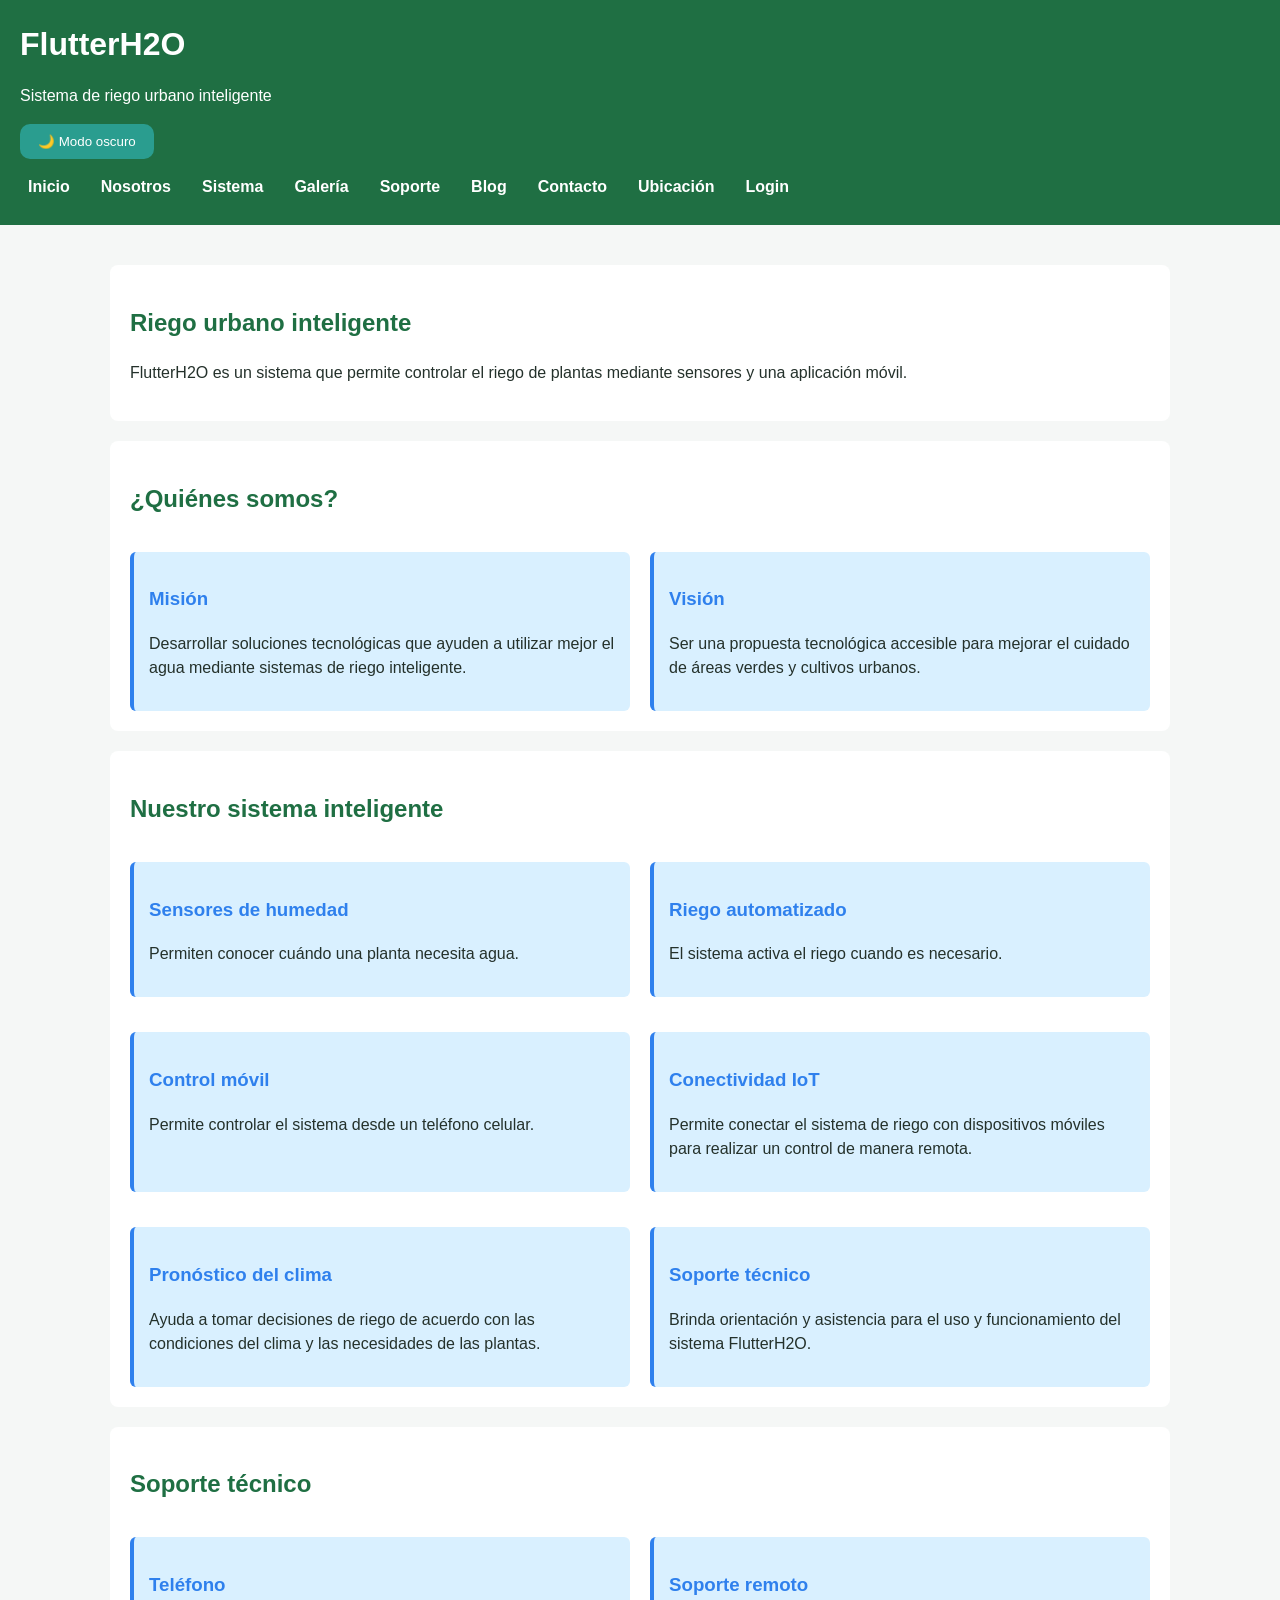
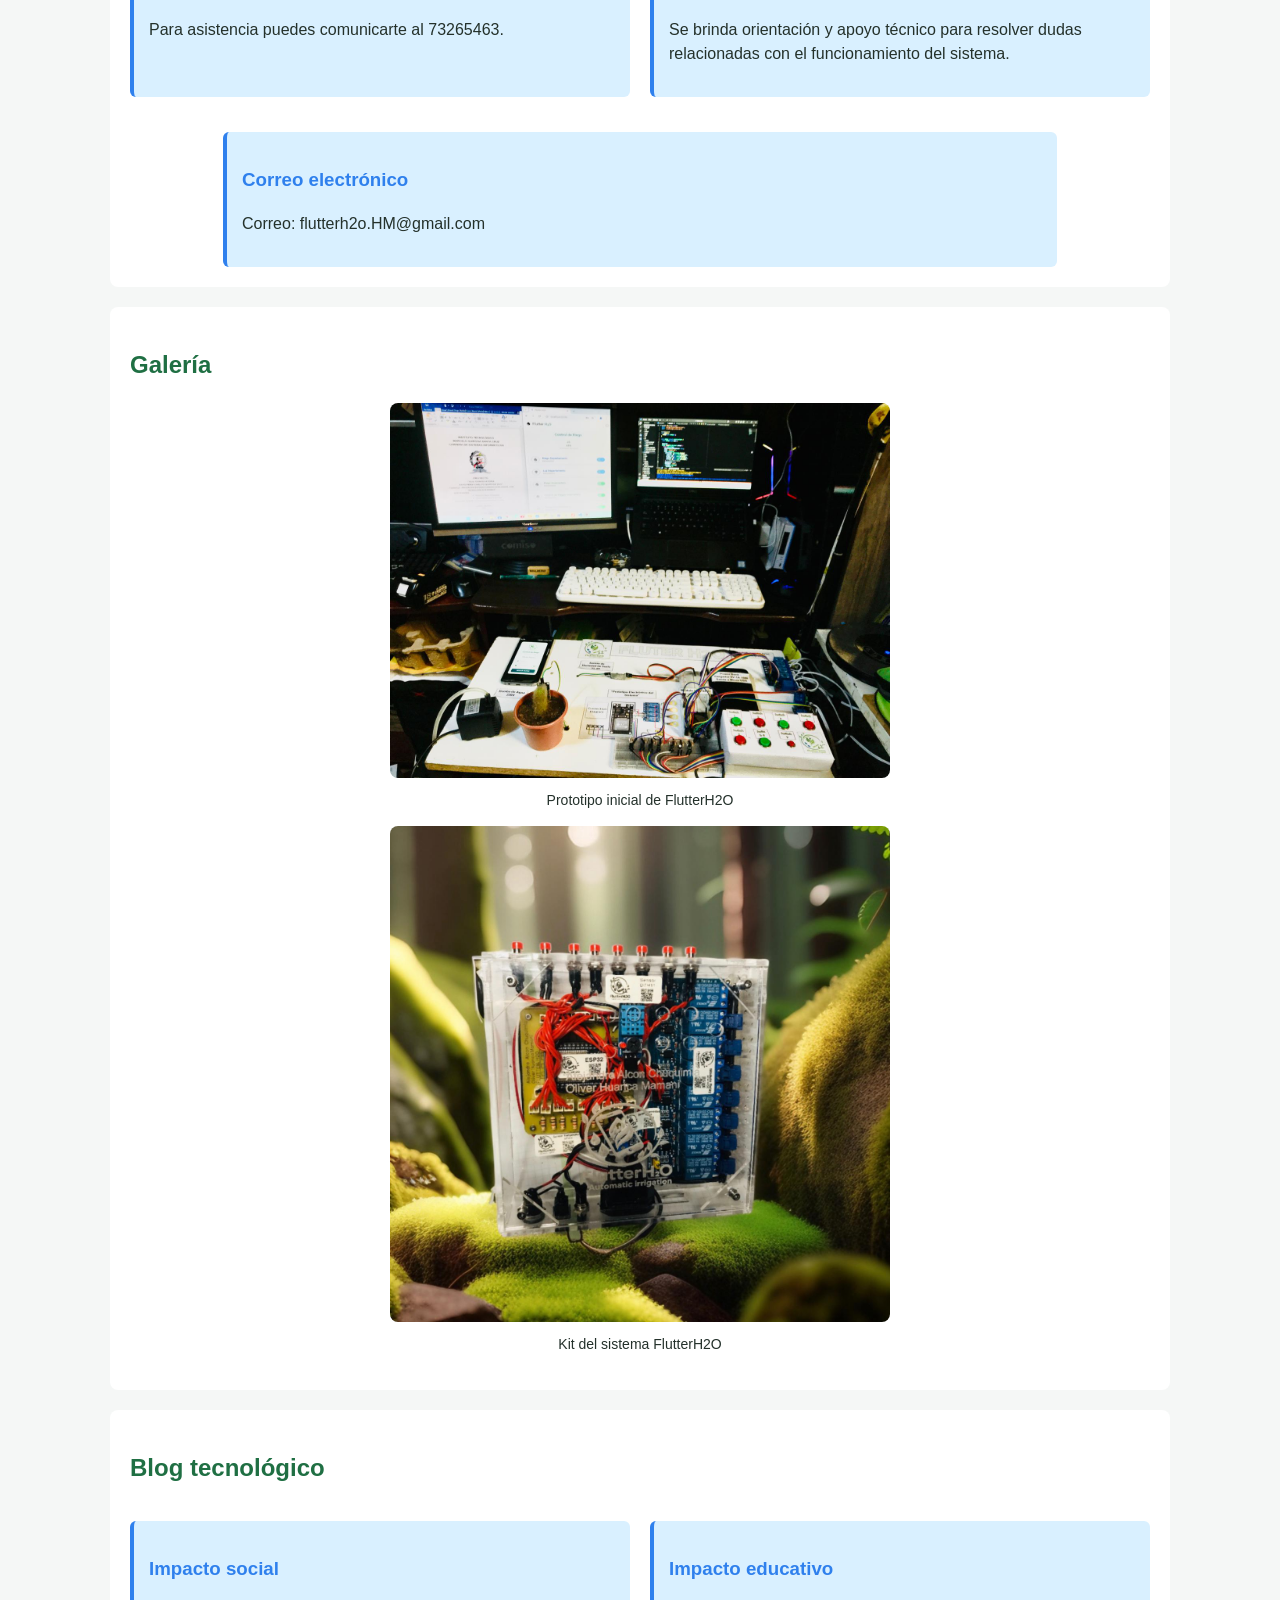
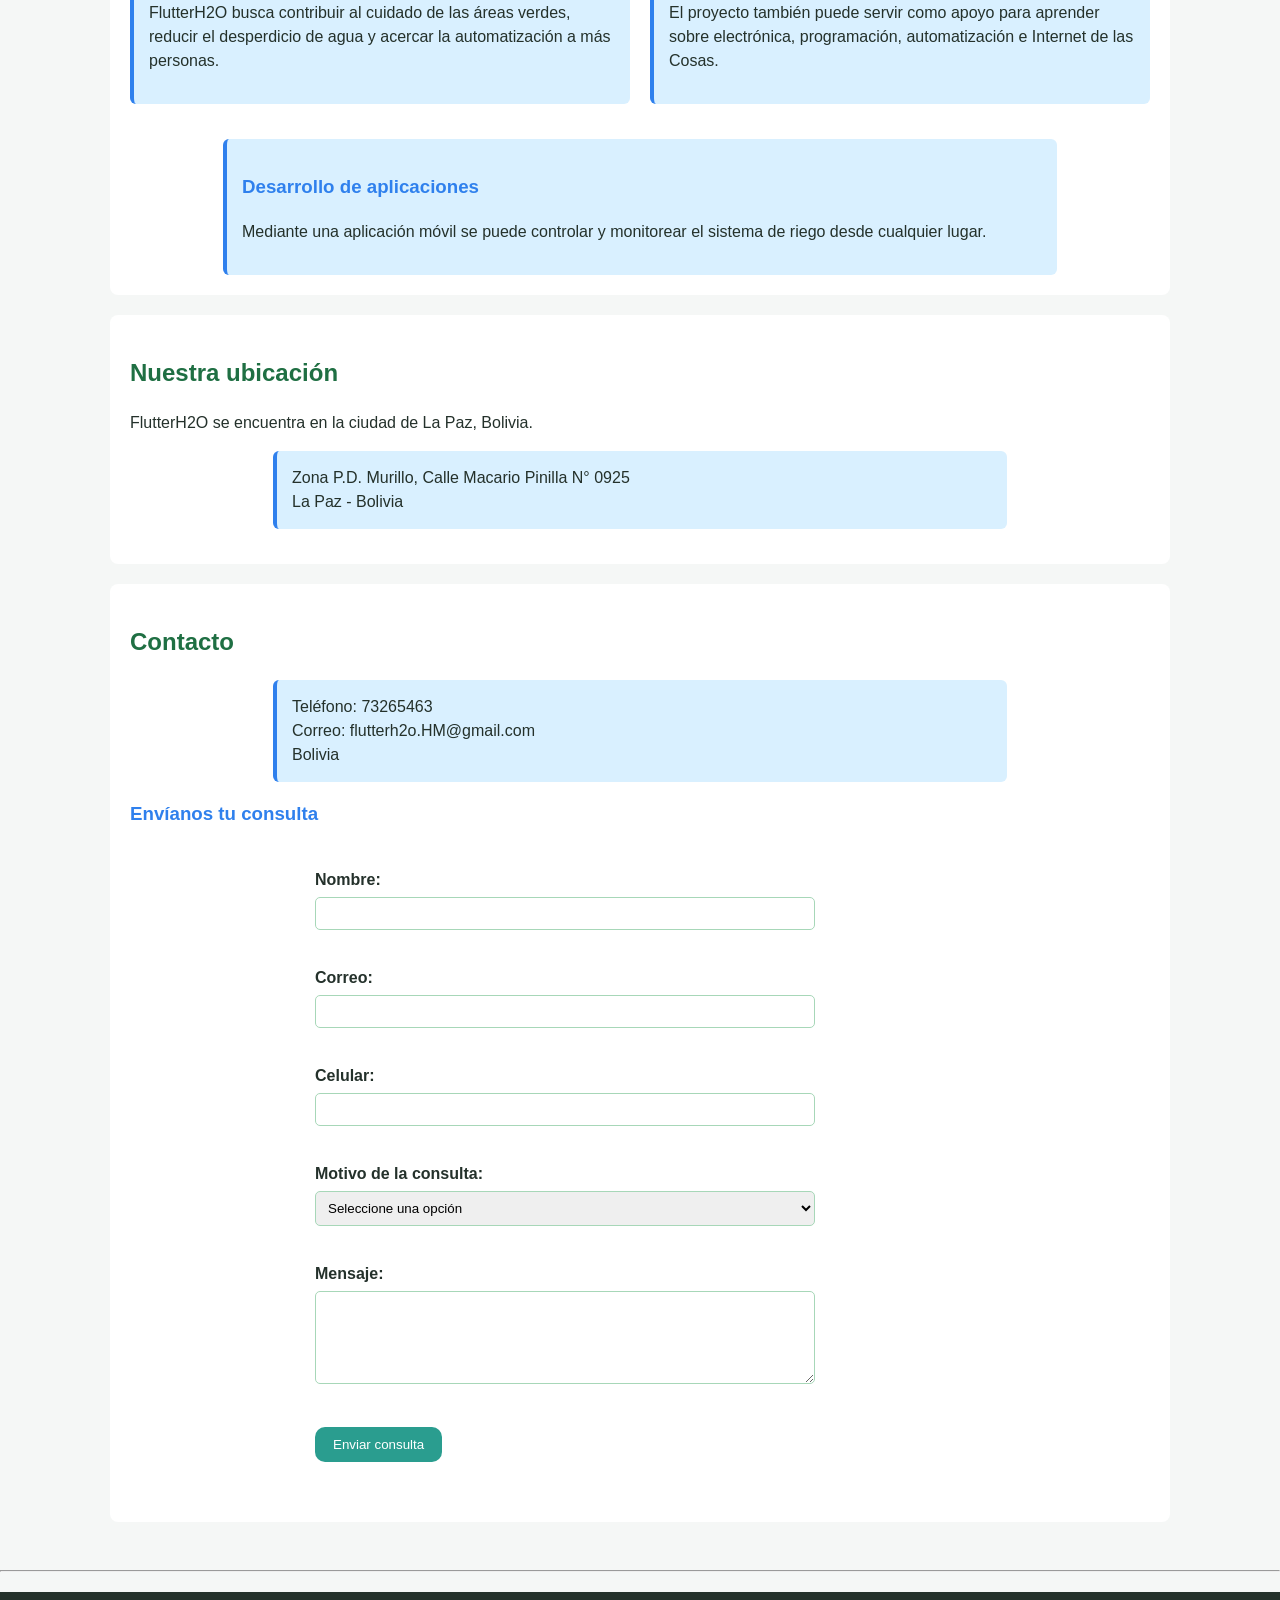
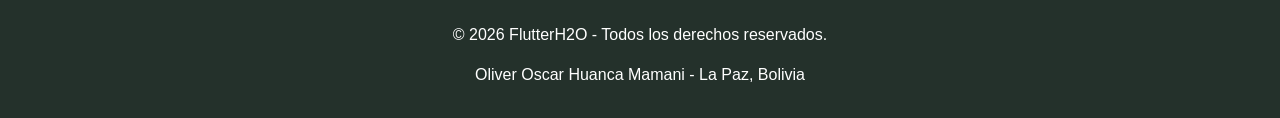
==== commit e6de668c: "Validacion celular commit" ====
--- a/index.html
+++ b/index.html
@@ -198,7 +198,7 @@
           <input type="email" id="correo" name="correo" required /><br /><br />
 
           <label for="celular">Celular:</label><br />
-          <input type="tel" id="celular" name="celular" /><br /><br />
+          <input type="tel" id="celular" name="celular" required maxlength="8"/><br /><br />
 
           <label for="asunto">Motivo de la consulta:</label><br />
           <select id="asunto" name="asunto" required>
--- a/styles.css
+++ b/styles.css
@@ -224,6 +224,29 @@
   background-color: #ffffff;
 }
 
+.aviso {
+  display: none;
+  margin-top: 14px;
+  padding: 10px;
+  border-radius: 6px;
+  font-weight: bold;
+}
+
+.aviso.error {
+  display: block;
+  color: #b3261e;
+  background-color: #fdecea;
+  border: 1px solid #b3261e;
+}
+
+.aviso.exito {
+  display: block;
+  color: #1f6f43;
+  background-color: #e8f5ee;
+  border: 1px solid #2a9d8f;
+}
+
+
 .hamburguesa {
   display: none;
   margin: 10px auto;
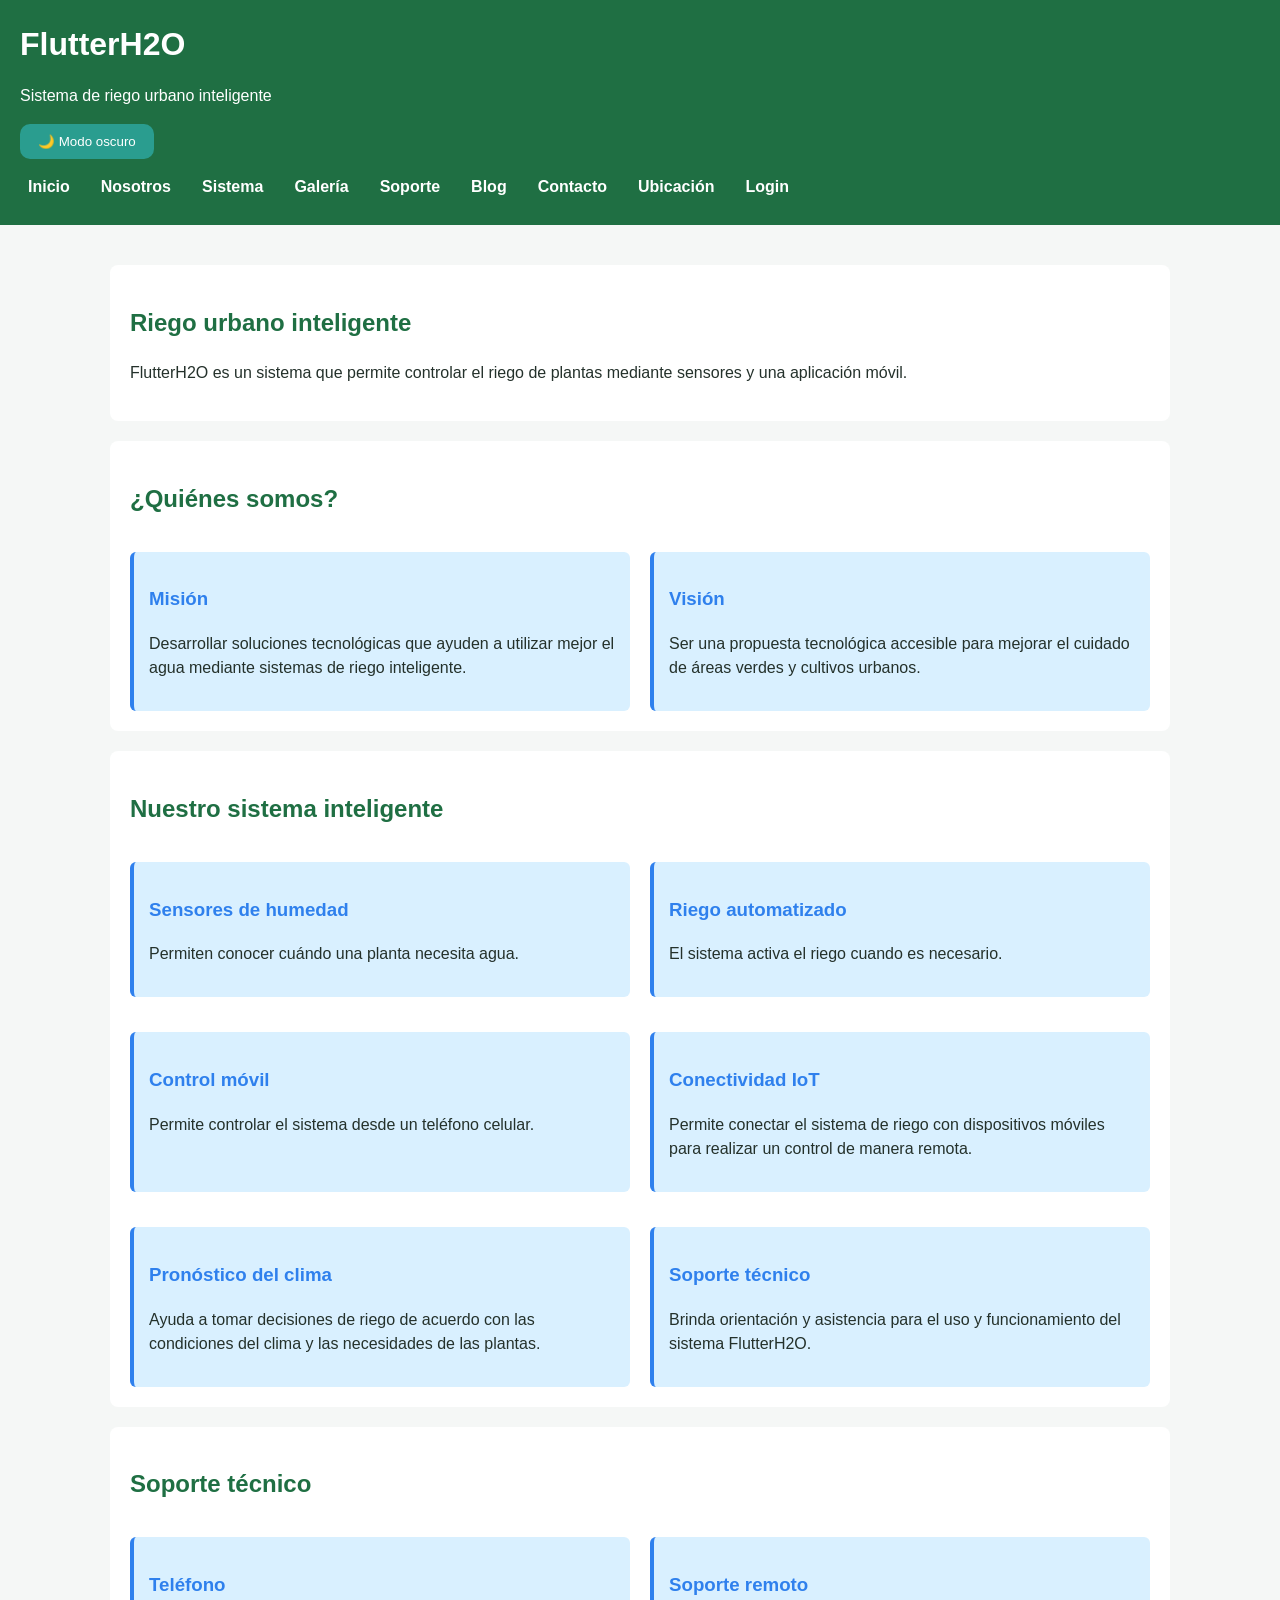
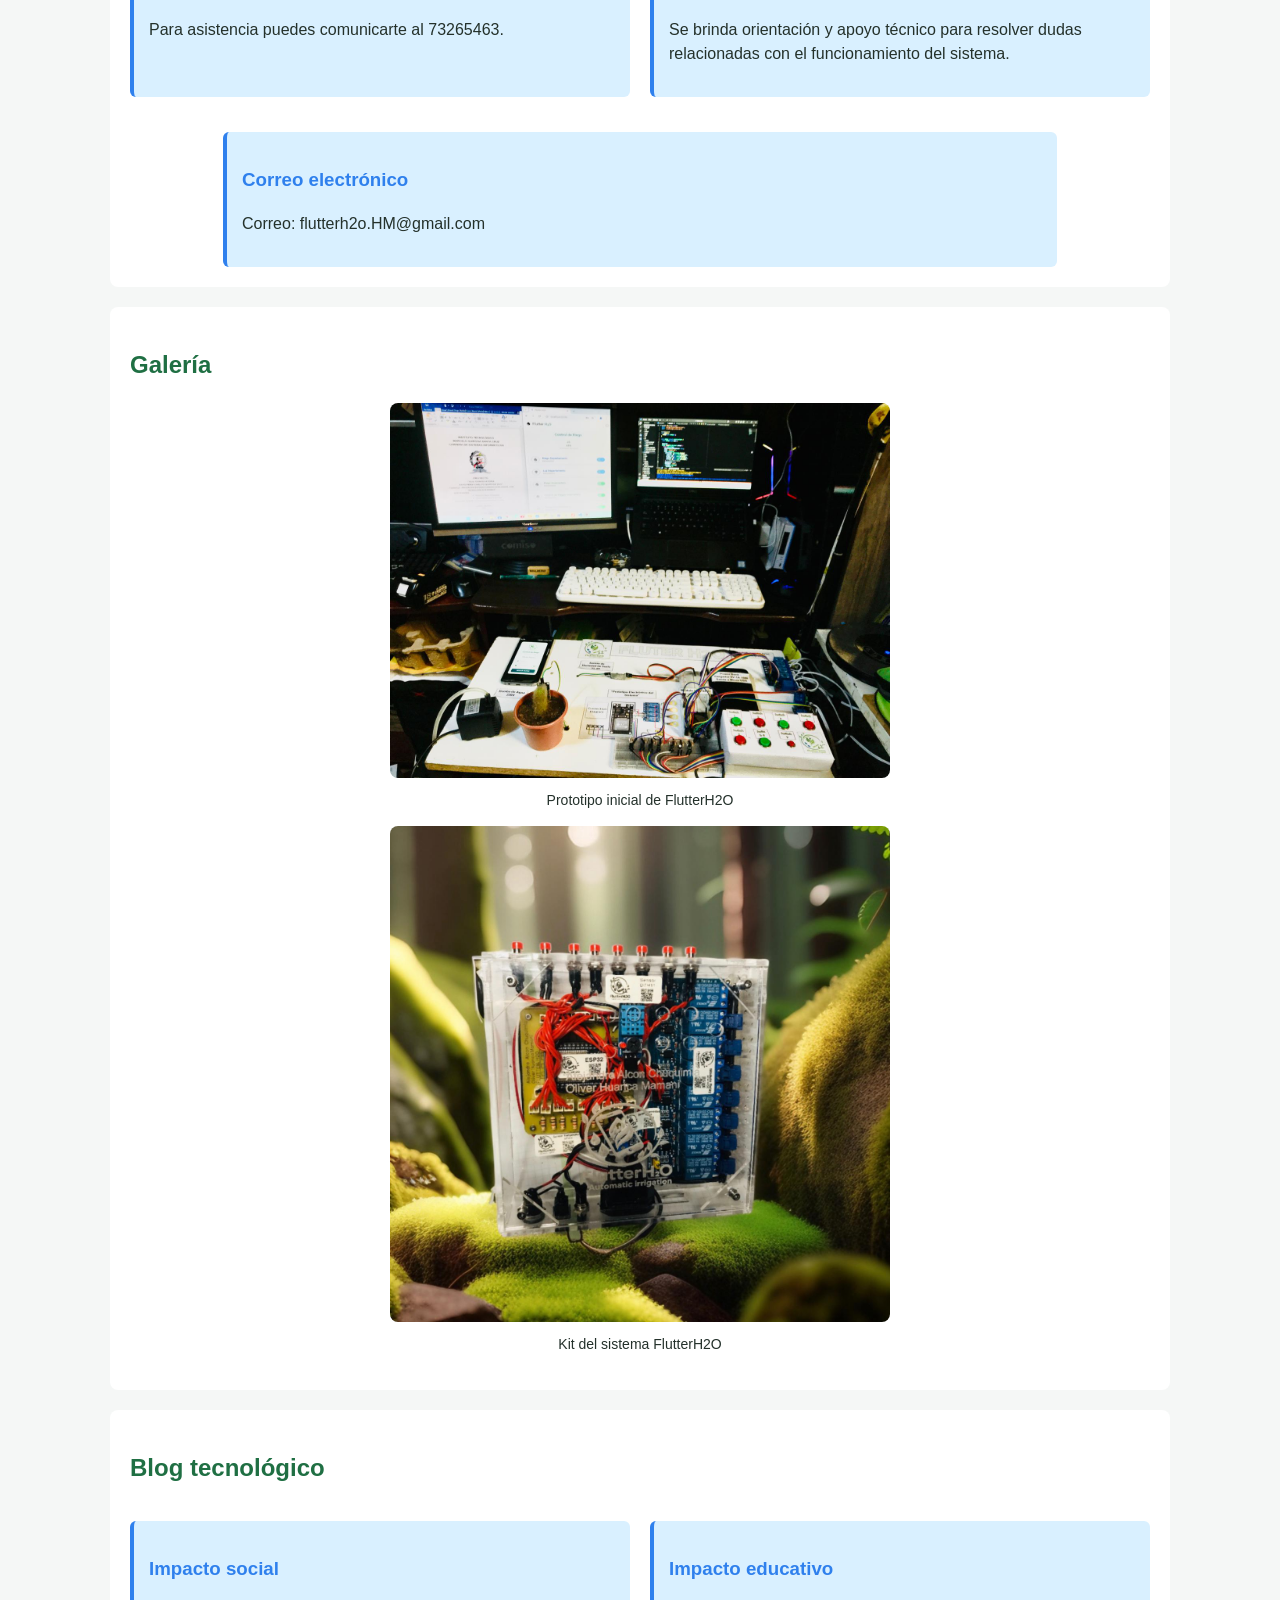
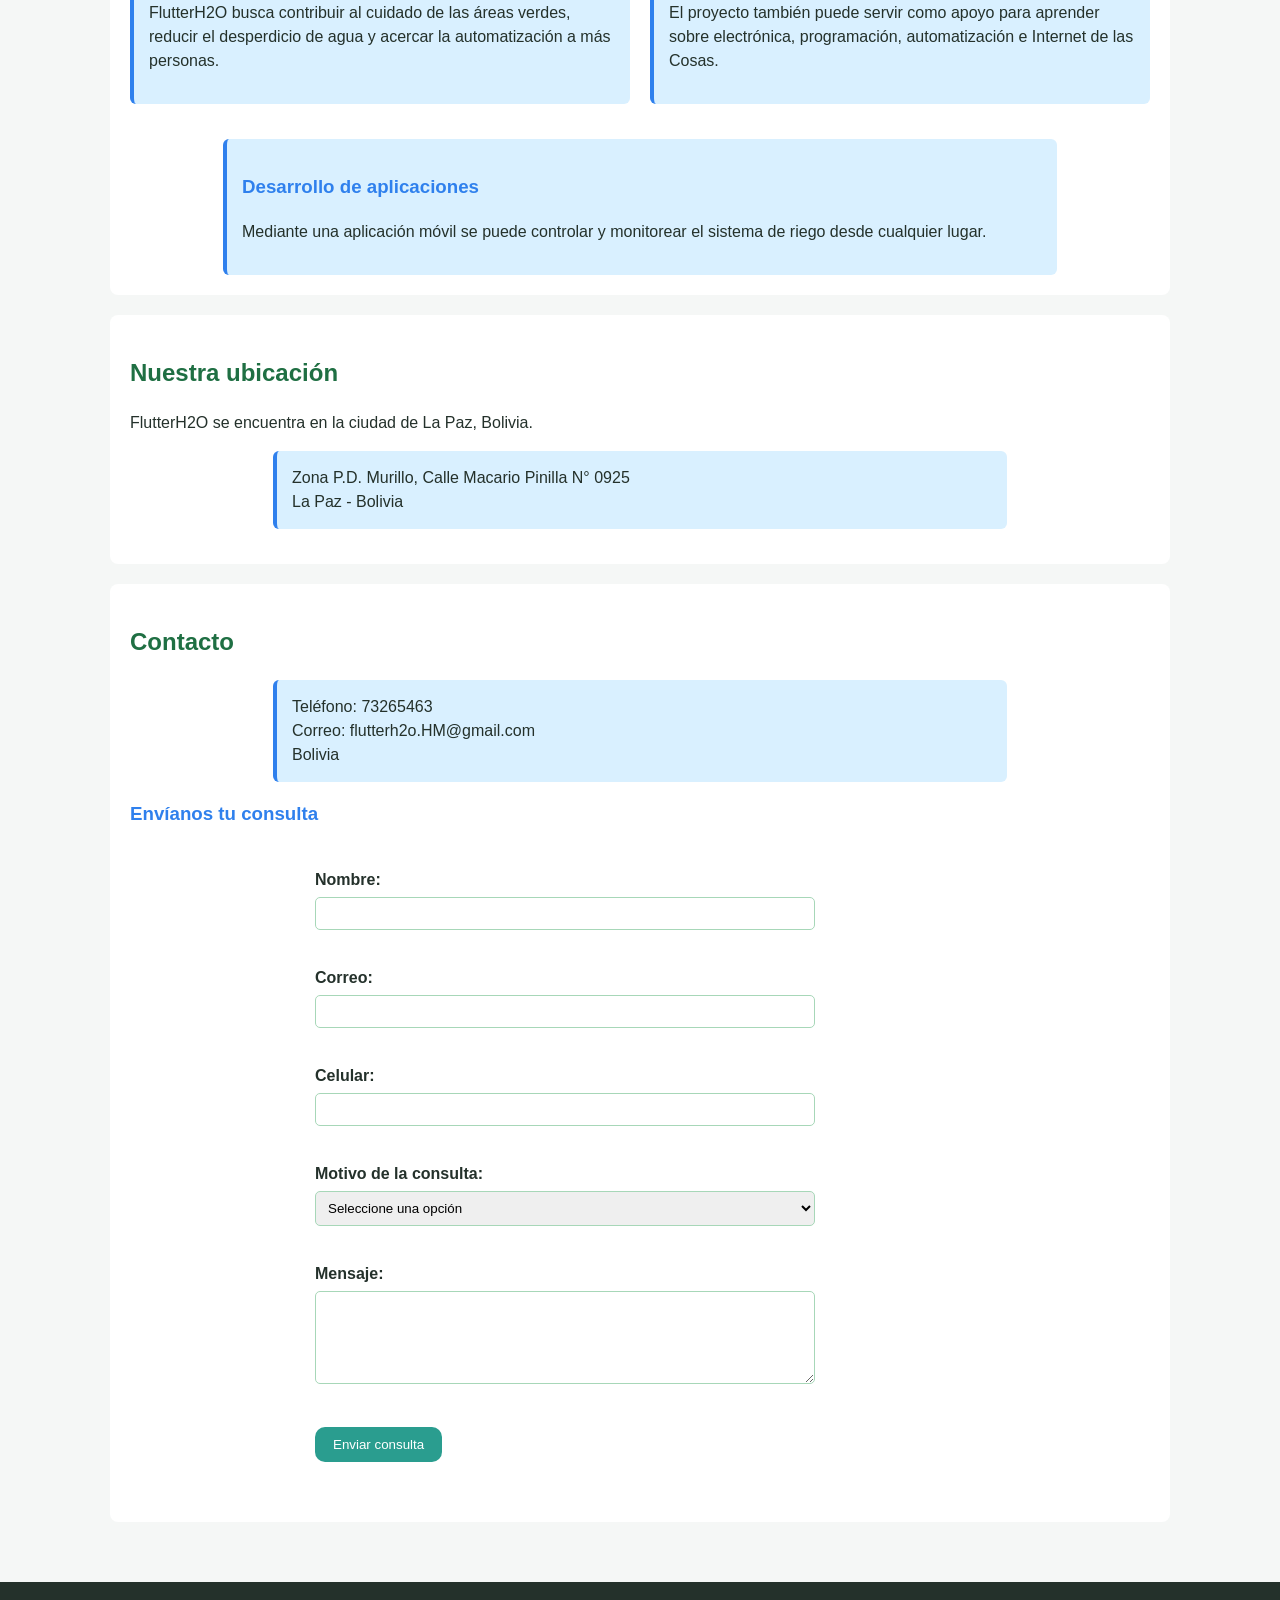
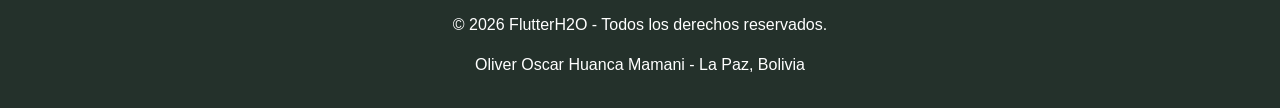
==== commit bf6ea05e: "quitando br en index commit" ====
--- a/index.html
+++ b/index.html
@@ -226,8 +226,6 @@
       </section>
     </main>
 
-    <hr />
-
     <footer>
       <p>© 2026 FlutterH2O - Todos los derechos reservados.</p>
       <p>Oliver Oscar Huanca Mamani - La Paz, Bolivia</p>
